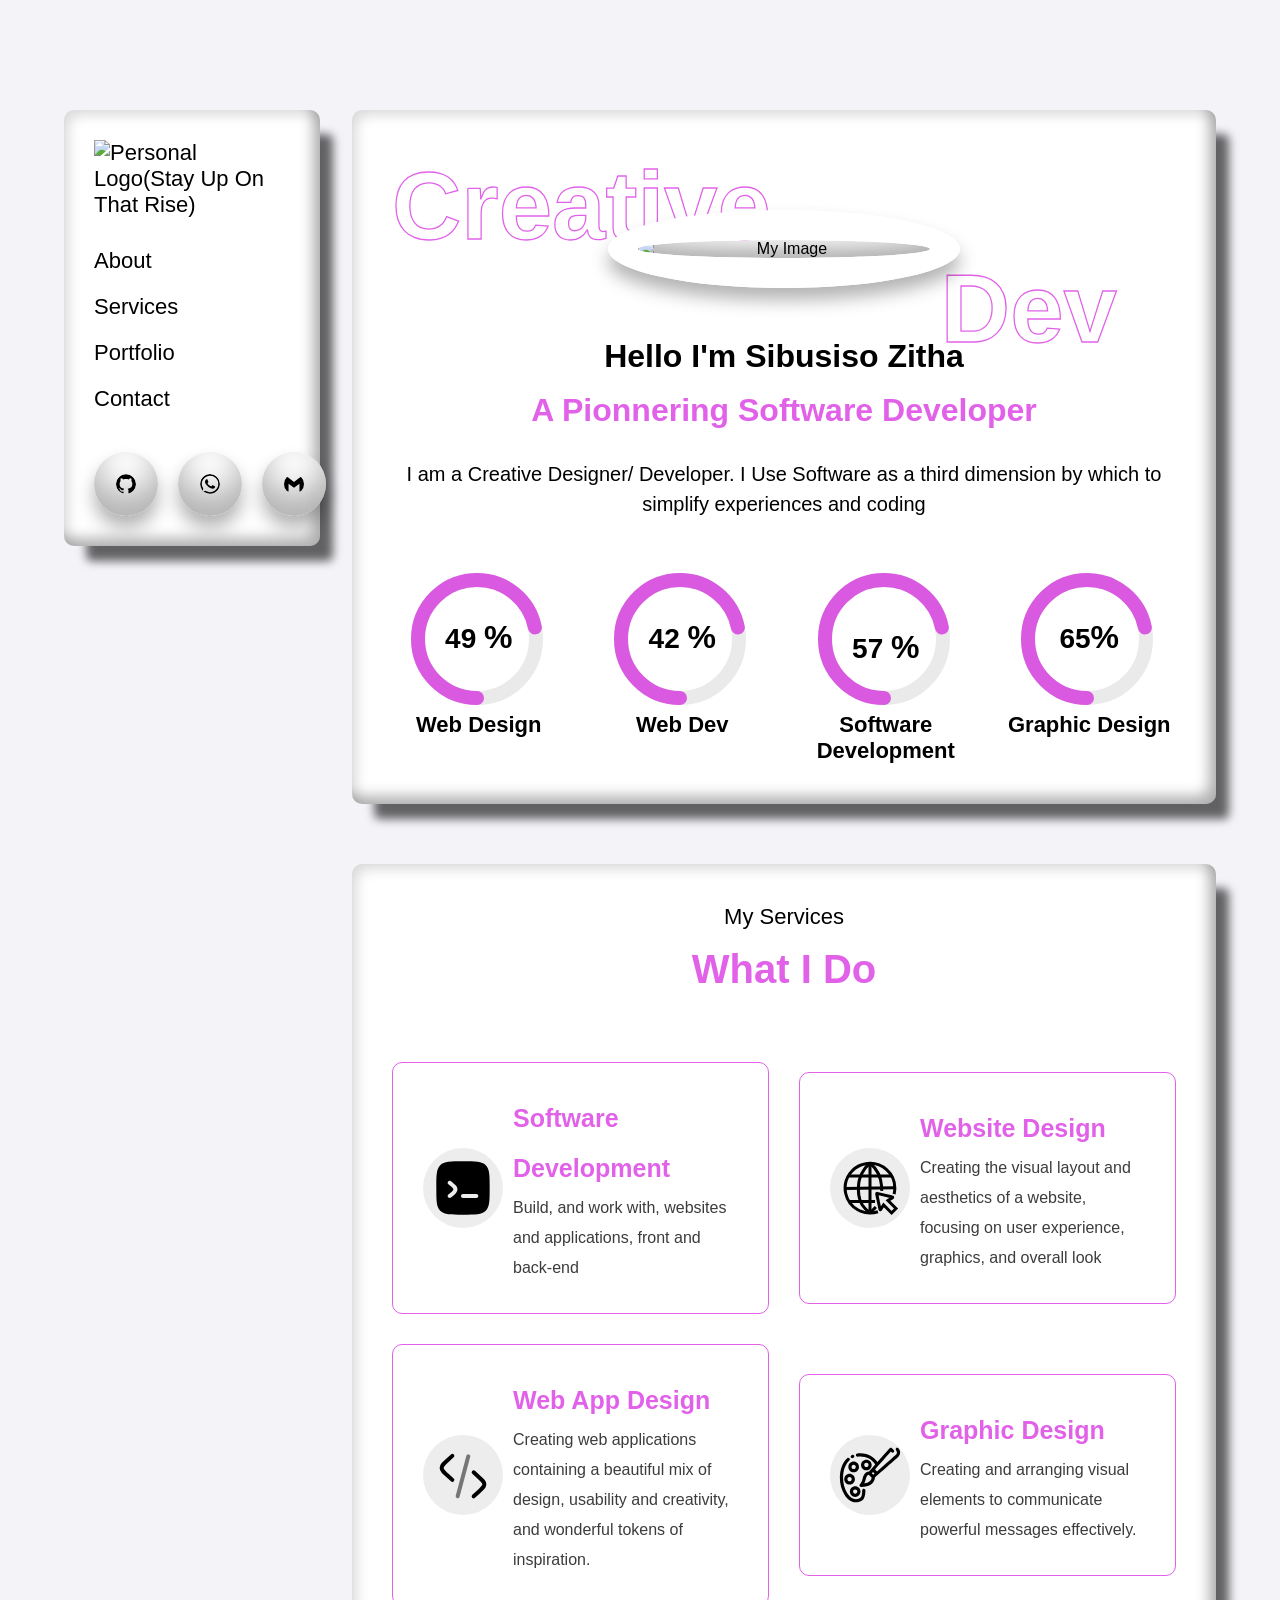
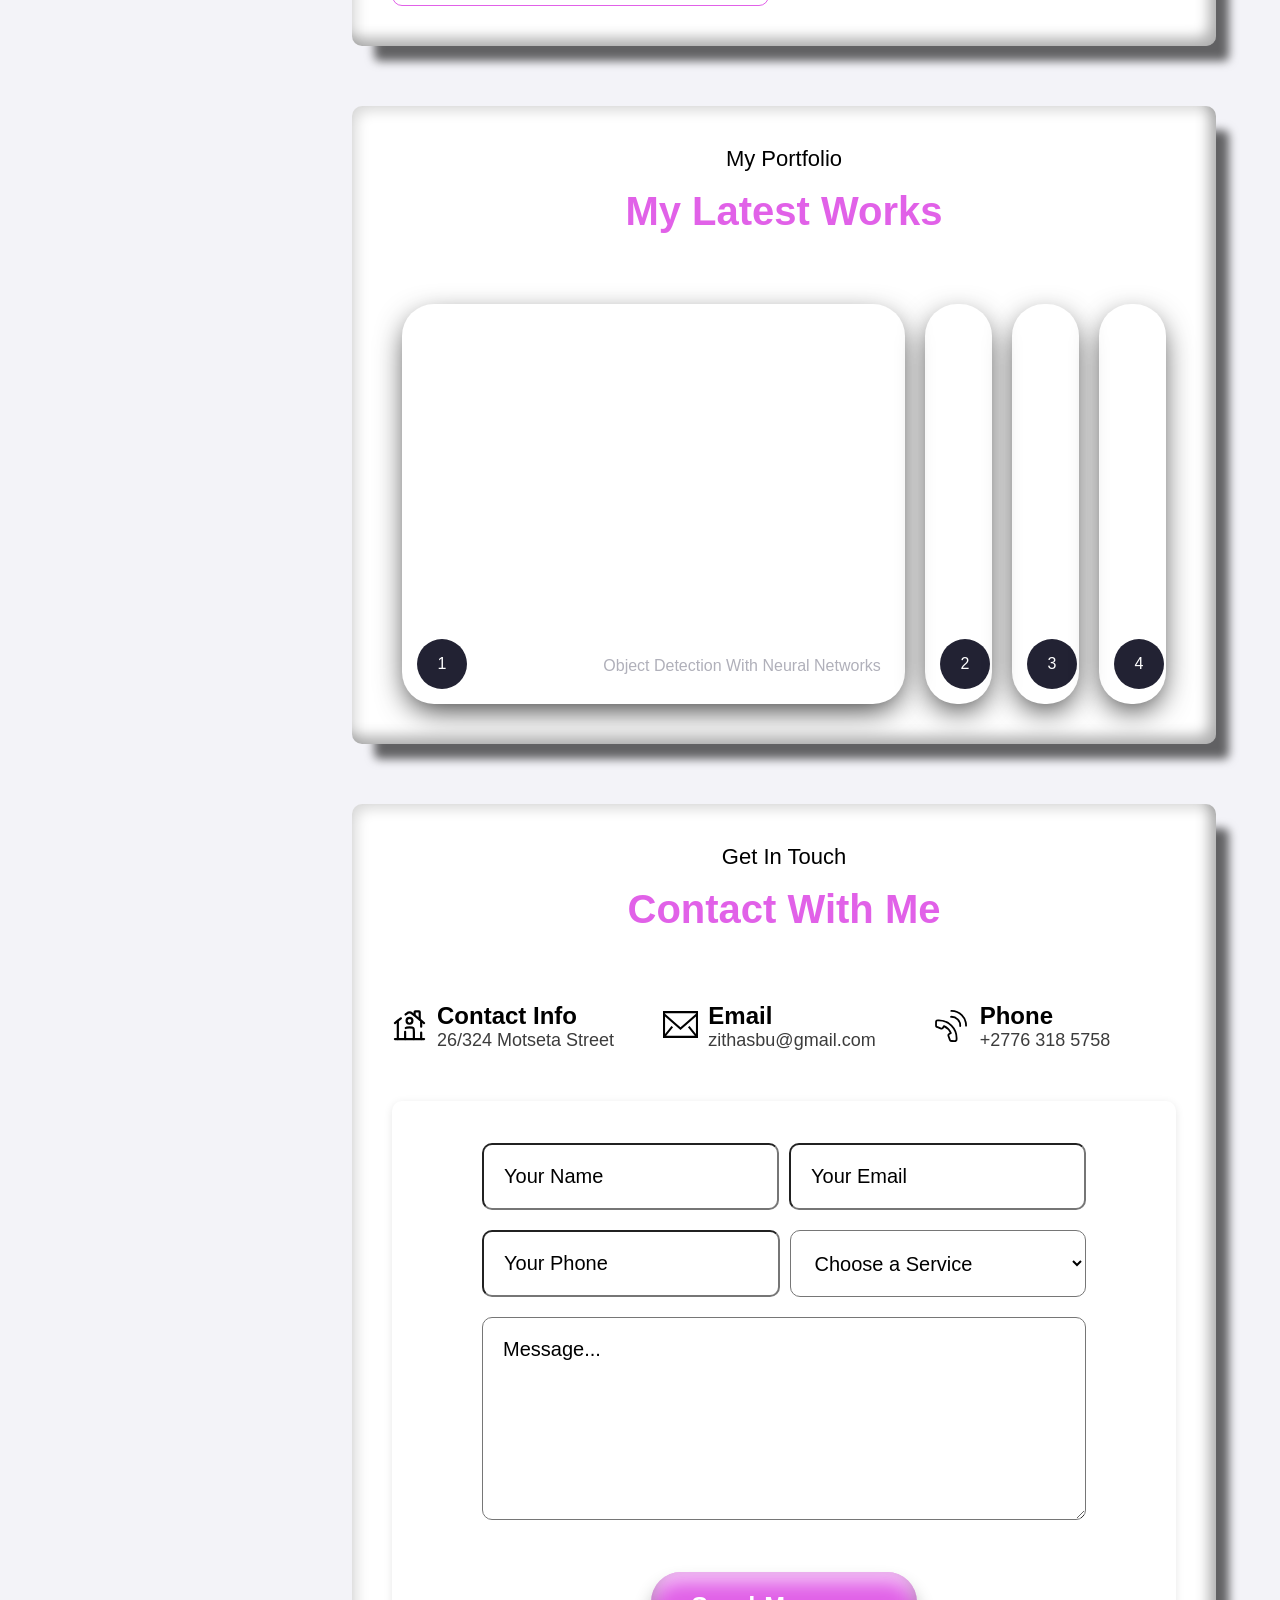
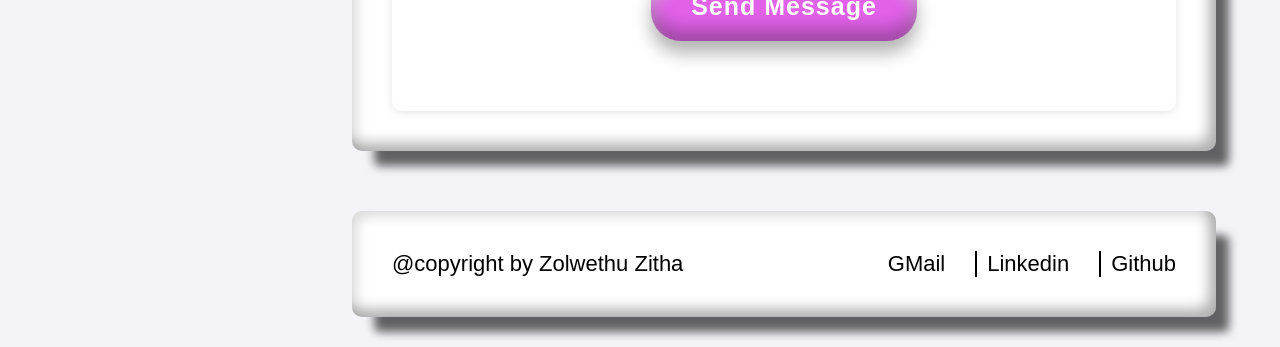
==== index.html @ a437b760 "Nebula-responsiveness-collapsed, chat responses" ====
<!DOCTYPE html>
<html lang="en">

<head>
    <meta charset="UTF-8">
    <meta name="viewport" content="width=device-width, initial-scale=1.0">
    <title>My Per Port-a-folio</title>
    <!-- Style CSS -->
    <link rel="stylesheet" href="style.css">
    <link rel="stylesheet" href="./Nova/nova-style.css">

    <!-- Remix Icons CDN -->
    <link href="https://cdn.jsdelivr.net/npm/remixicon@4.3.0/fonts/remixicon.css" rel="stylesheet" />
</head>

<body>
    <div class="main-section">
        <div class="header">
            <div class="logo">
                <a href="#about-me"><img src="./images/cropped.png" alt="Personal Logo(Stay Up On That Rise)"></a>
                <i class="ri-menu-line" id="bars"></i>
            </div>

            <ul class="menu">
                <li><a href="#about-me">About</a></li>
                <li><a href="#services">Services</a></li>
                <li><a href="#portfolio">Portfolio</a></li>
                <li><a href="#contact-me">Contact</a></li>
            </ul>
            <div class="socials">
                <a data-social="Github" style="--accent-color: rgb(0, 0, 0);" href="https://github.com/zolwethu"
                    target="_blank">
                    <svg role="img" viewBox="0 0 24 24" xmlns="http://www.w3.org/2000/svg">
                        <title>GitHub</title>
                        <path
                            d="M12 .297c-6.63 0-12 5.373-12 12 0 5.303 3.438 9.8 8.205 11.385.6.113.82-.258.82-.577 0-.285-.01-1.04-.015-2.04-3.338.724-4.042-1.61-4.042-1.61C4.422 18.07 3.633 17.7 3.633 17.7c-1.087-.744.084-.729.084-.729 1.205.084 1.838 1.236 1.838 1.236 1.07 1.835 2.809 1.305 3.495.998.108-.776.417-1.305.76-1.605-2.665-.3-5.466-1.332-5.466-5.93 0-1.31.465-2.38 1.235-3.22-.135-.303-.54-1.523.105-3.176 0 0 1.005-.322 3.3 1.23.96-.267 1.98-.399 3-.405 1.02.006 2.04.138 3 .405 2.28-1.552 3.285-1.23 3.285-1.23.645 1.653.24 2.873.12 3.176.765.84 1.23 1.91 1.23 3.22 0 4.61-2.805 5.625-5.475 5.92.42.36.81 1.096.81 2.22 0 1.606-.015 2.896-.015 3.286 0 .315.21.69.825.57C20.565 22.092 24 17.592 24 12.297c0-6.627-5.373-12-12-12" />
                    </svg>
                </a>
                <a data-social="WhatsApp" style="--accent-color: rgb(42, 212, 0);"  href="https://api.whatsapp.com/send?phone=763185758" target="_blank">
                    <svg role="img" viewBox="0 0 24 24" xmlns="http://www.w3.org/2000/svg">
                        <title>WhatsApp</title>
                        <path
                            d="M17.472 14.382c-.297-.149-1.758-.867-2.03-.967-.273-.099-.471-.148-.67.15-.197.297-.767.966-.94 1.164-.173.199-.347.223-.644.075-.297-.15-1.255-.463-2.39-1.475-.883-.788-1.48-1.761-1.653-2.059-.173-.297-.018-.458.13-.606.134-.133.298-.347.446-.52.149-.174.198-.298.298-.497.099-.198.05-.371-.025-.52-.075-.149-.669-1.612-.916-2.207-.242-.579-.487-.5-.669-.51-.173-.008-.371-.01-.57-.01-.198 0-.52.074-.792.372-.272.297-1.04 1.016-1.04 2.479 0 1.462 1.065 2.875 1.213 3.074.149.198 2.096 3.2 5.077 4.487.709.306 1.262.489 1.694.625.712.227 1.36.195 1.871.118.571-.085 1.758-.719 2.006-1.413.248-.694.248-1.289.173-1.413-.074-.124-.272-.198-.57-.347m-5.421 7.403h-.004a9.87 9.87 0 01-5.031-1.378l-.361-.214-3.741.982.998-3.648-.235-.374a9.86 9.86 0 01-1.51-5.26c.001-5.45 4.436-9.884 9.888-9.884 2.64 0 5.122 1.03 6.988 2.898a9.825 9.825 0 012.893 6.994c-.003 5.45-4.437 9.884-9.885 9.884m8.413-18.297A11.815 11.815 0 0012.05 0C5.495 0 .16 5.335.157 11.892c0 2.096.547 4.142 1.588 5.945L.057 24l6.305-1.654a11.882 11.882 0 005.683 1.448h.005c6.554 0 11.89-5.335 11.893-11.893a11.821 11.821 0 00-3.48-8.413Z" />
                    </svg>
                </a>
                <a data-social="GMail" style="--accent-color: rgb(221, 236, 3);" href="mailto:zithasbu621gmail.com"
                    target="_blank">
                    <svg role="img" viewBox="0 0 24 24" xmlns="http://www.w3.org/2000/svg">
                        <title>Gmail</title>
                        <path
                            d="M24 5.457v13.909c0 .904-.732 1.636-1.636 1.636h-3.819V11.73L12 16.64l-6.545-4.91v9.273H1.636A1.636 1.636 0 0 1 0 19.366V5.457c0-2.023 2.309-3.178 3.927-1.964L5.455 4.64 12 9.548l6.545-4.91 1.528-1.145C21.69 2.28 24 3.434 24 5.457z" />
                    </svg>
                </a>
            </div>
        </div>

        <div class="main" id="about-me">
            <div class="about section">
                <div class="about-page section-page">
                    <div class="left-text">
                        <h2 data-text="Creative" id="animate-text">Creative</h2>
                    </div>
                    <img src="./images/my pic/profile.jpg" alt="My Image">
                    <div class="right-text">
                        <h2 data-text="Developer" id="animate-text">Dev</h2>
                    </div>
                </div>
                <div class="section-title">
                    <span>
                        Hello I'm Sibusiso Zitha
                    </span>
                    <h1>A Pionnering Software Developer</h1>
                    <p>I am a Creative Designer/ Developer. I Use Software as a third dimension by which to simplify
                        experiences and coding</p>
                    <div class="rows">
                        <div class="progress-card">
                            <div class="percent">
                                <svg>
                                    <circle cx="70" cy="70" r="59"></circle>
                                    <circle cx="70" cy="70" r="59" style="--percent:70"></circle>
                                </svg>
                                <div class="number">
                                    <h3>49 <span>%</span></h3>
                                </div>
                                <div class="title">
                                    <h2>Web Design</h2>
                                </div>
                            </div>
                        </div>
                        <div class="progress-card">
                            <div class="percent">
                                <svg>
                                    <circle cx="70" cy="70" r="59"></circle>
                                    <circle cx="70" cy="70" r="59" style="--percent:70"></circle>
                                </svg>
                                <div class="number">
                                    <h3>42 <span>%</span></h3>
                                </div>
                                <div class="title">
                                    <h2>Web Dev</h2>
                                </div>
                            </div>
                        </div>
                        <div class="progress-card">
                            <div class="percent">
                                <svg>
                                    <circle cx="70" cy="70" r="59"></circle>
                                    <circle cx="70" cy="70" r="59" style="--percent:70"></circle>
                                </svg>
                                <div class="number">
                                    <h3>57 <span>%</span></h3>
                                </div>
                                <div class="title">
                                    <h2>Software Development</h2>
                                </div>
                            </div>
                        </div>
                        <div class="progress-card">
                            <div class="percent">
                                <svg>
                                    <circle cx="70" cy="70" r="59"></circle>
                                    <circle cx="70" cy="70" r="59" style="--percent:70"></circle>
                                </svg>
                                <div class="number">
                                    <h3>65<span>%</span></h3>
                                </div>
                                <div class="title">
                                    <h2>Graphic Design</h2>
                                </div>
                            </div>
                        </div>
                    </div>
                </div>
            </div>

            <div class="services section" id="services">
                <div class="title section-title">
                    <span>My Services</span>
                    <h1>What I Do</h1>
                </div>
                <div class="services-rows">
                    <div class="services-col">
                        <div class="item-icon">
                            <svg width="64px" height="64px" viewBox="0 0 24 24" fill="none"
                                xmlns="http://www.w3.org/2000/svg">
                                <g id="SVGRepo_bgCarrier" stroke-width="0"></g>
                                <g id="SVGRepo_tracerCarrier" stroke-linecap="round" stroke-linejoin="round"></g>
                                <g id="SVGRepo_iconCarrier">
                                    <path fill-rule="evenodd" clip-rule="evenodd"
                                        d="M3.46447 3.46447C2 4.92893 2 7.28595 2 12C2 16.714 2 19.0711 3.46447 20.5355C4.92893 22 7.28595 22 12 22C16.714 22 19.0711 22 20.5355 20.5355C22 19.0711 22 16.714 22 12C22 7.28595 22 4.92893 20.5355 3.46447C19.0711 2 16.714 2 12 2C7.28595 2 4.92893 2 3.46447 3.46447ZM6.42385 9.51988C6.68903 9.20167 7.16195 9.15868 7.48016 9.42385L7.75658 9.6542C8.36153 10.1583 8.87653 10.5874 9.23295 10.9821C9.61151 11.4013 9.90694 11.8834 9.90694 12.5C9.90694 13.1166 9.61151 13.5987 9.23295 14.0179C8.87653 14.4126 8.36153 14.8418 7.75658 15.3458L7.48016 15.5762C7.16195 15.8414 6.68903 15.7984 6.42385 15.4802C6.15868 15.1619 6.20167 14.689 6.51988 14.4239L6.75428 14.2285C7.41285 13.6797 7.84348 13.3185 8.11968 13.0126C8.38196 12.7222 8.40694 12.586 8.40694 12.5C8.40694 12.414 8.38196 12.2779 8.11968 11.9874C7.84348 11.6815 7.41285 11.3203 6.75429 10.7715L6.51988 10.5762C6.20167 10.311 6.15868 9.83809 6.42385 9.51988ZM17.75 15C17.75 15.4142 17.4142 15.75 17 15.75H12C11.5858 15.75 11.25 15.4142 11.25 15C11.25 14.5858 11.5858 14.25 12 14.25H17C17.4142 14.25 17.75 14.5858 17.75 15Z"
                                        fill="#000000"></path>
                                </g>
                            </svg>
                        </div>
                        <div class="text">
                            <h2>Software Development</h2>
                            <p> Build, and work with, websites and applications, front and back-end</p>
                        </div>
                    </div>
                    <div class="services-col">
                        <div class="item-icon">
                            <svg width="64px" height="64px" viewBox="0 0 64 64" xmlns="http://www.w3.org/2000/svg"
                                stroke-width="3" stroke="#000000" fill="none">
                                <g id="SVGRepo_bgCarrier" stroke-width="0"></g>
                                <g id="SVGRepo_tracerCarrier" stroke-linecap="round" stroke-linejoin="round"></g>
                                <g id="SVGRepo_iconCarrier">
                                    <path d="M39.93,55.72A24.86,24.86,0,1,1,56.86,32.15a37.24,37.24,0,0,1-.73,6"></path>
                                    <path d="M37.86,51.1A47,47,0,0,1,32,56.7"></path>
                                    <path d="M32,7A34.14,34.14,0,0,1,43.57,30a34.07,34.07,0,0,1,.09,4.85"></path>
                                    <path d="M32,7A34.09,34.09,0,0,0,20.31,32.46c0,16.2,7.28,21,11.66,24.24"></path>
                                    <line x1="10.37" y1="19.9" x2="53.75" y2="19.9"></line>
                                    <line x1="32" y1="6.99" x2="32" y2="56.7"></line>
                                    <line x1="11.05" y1="45.48" x2="37.04" y2="45.48"></line>
                                    <line x1="7.14" y1="32.46" x2="56.86" y2="31.85"></line>
                                    <path
                                        d="M53.57,57,58,52.56l-8-8,4.55-2.91a.38.38,0,0,0-.12-.7L39.14,37.37a.39.39,0,0,0-.46.46L42,53.41a.39.39,0,0,0,.71.13L45.57,49Z">
                                    </path>
                                </g>
                            </svg>
                        </div>
                        <div class="text">
                            <h2>Website Design</h2>
                            <p>Creating the visual layout and aesthetics of a website, focusing on user experience,
                                graphics, and overall look</p>
                        </div>
                    </div>
                    <div class="services-col">
                        <div class="item-icon">
                            <svg width="64px" height="64px" viewBox="0 0 24 24" fill="none"
                                xmlns="http://www.w3.org/2000/svg" transform="matrix(1, 0, 0, 1, 0, 0)">
                                <g id="SVGRepo_bgCarrier" stroke-width="0"></g>
                                <g id="SVGRepo_tracerCarrier" stroke-linecap="round" stroke-linejoin="round"></g>
                                <g id="SVGRepo_iconCarrier">
                                    <path
                                        d="M16 11L17.6965 12.5268C19.239 13.9151 20.0103 14.6093 20.0103 15.5C20.0103 16.3907 19.239 17.0849 17.6965 18.4732L16 20"
                                        stroke="#000000" stroke-width="1.5" stroke-linecap="round"></path>
                                    <path opacity="0.5" d="M13.9868 5L10 20" stroke="#000000" stroke-width="1.5"
                                        stroke-linecap="round"></path>
                                    <path
                                        d="M8.00005 4.82959L6.30358 6.35641C4.76102 7.74471 3.98975 8.43886 3.98975 9.32959C3.98975 10.2203 4.76102 10.9145 6.30358 12.3028L8.00005 13.8296"
                                        stroke="#000000" stroke-width="1.5" stroke-linecap="round"></path>
                                </g>
                            </svg>
                        </div>
                        <div class="text">
                            <h2>Web App Design</h2>
                            <p>Creating web applications containing a beautiful mix of design, usability and creativity,
                                and wonderful tokens of inspiration.
                            </p>
                        </div>
                    </div>
                    <div class="services-col">
                        <div class="item-icon">
                            <svg width="64px" height="64px" viewBox="0 0 800 800" enable-background="new 0 0 800 800"
                                id="GUIDE" version="1.1" xml:space="preserve" xmlns="http://www.w3.org/2000/svg"
                                xmlns:cc="http://creativecommons.org/ns#" xmlns:dc="http://purl.org/dc/elements/1.1/"
                                xmlns:inkscape="http://www.inkscape.org/namespaces/inkscape"
                                xmlns:rdf="http://www.w3.org/1999/02/22-rdf-syntax-ns#"
                                xmlns:sodipodi="http://sodipodi.sourceforge.net/DTD/sodipodi-0.dtd"
                                xmlns:svg="http://www.w3.org/2000/svg" xmlns:xlink="http://www.w3.org/1999/xlink"
                                fill="#000000">
                                <g id="SVGRepo_bgCarrier" stroke-width="0"></g>
                                <g id="SVGRepo_tracerCarrier" stroke-linecap="round" stroke-linejoin="round"></g>
                                <g id="SVGRepo_iconCarrier">
                                    <g>
                                        <path
                                            d="M776.557,119.544c0.357-21.353-7.375-41.042-21.771-55.438c-7.812-7.81-20.475-7.81-28.285,0.001s-7.811,20.474,0,28.284 c6.663,6.662,10.236,16.067,10.063,26.484c-0.166,9.938-3.928,19.534-10.063,25.669c-12.725,12.725-139.57,124.086-238.635,210.734 L463.586,331c72.32-82.747,162.068-185.064,197.172-223.914l7.986,7.987c7.811,7.811,20.475,7.812,28.284,0.002 c7.812-7.81,7.813-20.473,0.003-28.284L674.35,64.108c-3.75-3.751-8.838-5.859-14.142-5.859h-0.001 c-5.305,0-10.391,2.107-14.142,5.857c-12.171,12.17-86.618,96.725-153.792,173.381c-18.065-27.343-42.194-50.865-70.895-68.921 c-41.949-26.391-90.855-39.772-145.362-39.772c-11.991,0-23.854,0.756-35.257,2.249c-10.953,1.434-18.669,11.474-17.236,22.427 c1.434,10.952,11.473,18.668,22.426,17.235c9.689-1.268,19.805-1.911,30.066-1.911c82.994,0,152.612,37.208,188.714,100.146 c-33.688,38.495-62.632,71.651-76.59,87.649c-24.918,3.395-43.511,13.592-56.621,31.078 c-12.189,16.257-17.532,35.673-23.188,56.229c-6.82,24.786-13.872,50.416-33.983,70.526c-5.721,5.72-7.432,14.322-4.336,21.796 s10.389,12.347,18.478,12.347c53.825,0,96.486-11.473,126.799-34.099c27.317-20.391,43.6-49.341,47.45-84.105 c51.533-45.007,273.565-239.051,292.047-257.533C768.281,159.333,776.217,139.911,776.557,119.544z M457.684,381.666 c-6.01,5.251-11.836,10.341-17.438,15.232l-18.261-18.26c4.887-5.601,9.976-11.432,15.226-17.444L457.684,381.666z M391.361,482.411c-15.732,11.744-36.668,19.57-62.509,23.403c8.793-17.681,13.726-35.608,18.045-51.307 c9.27-33.688,14.916-50.596,37.758-56.63l36.929,36.928C417.518,454.463,407.401,470.438,391.361,482.411z">
                                        </path>
                                        <path
                                            d="M178.311,189.959c2.913,0,5.872-0.64,8.671-1.989c1.795-0.866,3.639-1.717,5.479-2.528 c10.105-4.461,14.681-16.269,10.22-26.374c-4.461-10.104-16.268-14.68-26.374-10.22c-2.247,0.992-4.5,2.032-6.697,3.091 c-9.949,4.797-14.126,16.752-9.33,26.701C163.728,185.79,170.871,189.959,178.311,189.959z">
                                        </path>
                                        <path
                                            d="M322.839,570.789c-11.035-0.108-20.099,8.729-20.224,19.773c-0.863,76.887-12.47,111.188-78.964,111.188 c-37.276,0-76.396-27.269-107.328-74.813C82.216,574.51,63.432,506.443,63.432,435.274c0-92.393,27.9-169.269,78.561-216.465 c8.082-7.529,8.53-20.185,1.001-28.267s-20.185-8.53-28.267-1.001c-29.841,27.801-52.93,63.923-68.627,107.363 c-15.042,41.626-22.668,88.181-22.668,138.37c0,78.821,21.083,154.636,59.363,213.476c38.451,59.104,89.792,93.001,140.856,93.001 c48.841,0,82.882-17.187,101.175-51.082c15.706-29.104,17.416-66.701,17.786-99.657 C342.736,579.967,333.884,570.912,322.839,570.789z">
                                        </path>
                                        <path
                                            d="M421.257,274.597c0-36.74-29.891-66.631-66.631-66.631c-36.741,0-66.633,29.891-66.633,66.631 c0,36.741,29.892,66.633,66.633,66.633C391.366,341.229,421.257,311.338,421.257,274.597z M327.993,274.597 c0-14.685,11.947-26.631,26.633-26.631c14.685,0,26.631,11.946,26.631,26.631c0,14.686-11.946,26.633-26.631,26.633 C339.94,301.229,327.993,289.282,327.993,274.597z">
                                        </path>
                                        <path
                                            d="M195.826,365.177c36.741,0,66.632-29.891,66.632-66.631c0-36.741-29.891-66.632-66.632-66.632 s-66.632,29.891-66.632,66.632C129.194,335.286,159.085,365.177,195.826,365.177z M195.826,271.914 c14.685,0,26.632,11.947,26.632,26.632s-11.947,26.631-26.632,26.631s-26.632-11.946-26.632-26.631 S181.142,271.914,195.826,271.914z">
                                        </path>
                                        <path
                                            d="M211.417,451.638c0-36.741-29.891-66.633-66.632-66.633s-66.632,29.892-66.632,66.633c0,36.74,29.891,66.631,66.632,66.631 S211.417,488.378,211.417,451.638z M144.785,478.269c-14.685,0-26.632-11.946-26.632-26.631c0-14.686,11.947-26.633,26.632-26.633 s26.632,11.947,26.632,26.633C171.417,466.322,159.47,478.269,144.785,478.269z">
                                        </path>
                                        <path
                                            d="M214.792,674.175c36.741,0,66.633-29.891,66.633-66.631s-29.892-66.631-66.633-66.631 c-36.74,0-66.631,29.891-66.631,66.631S178.052,674.175,214.792,674.175z M214.792,580.913c14.686,0,26.633,11.946,26.633,26.631 s-11.947,26.631-26.633,26.631c-14.684,0-26.631-11.946-26.631-26.631S200.108,580.913,214.792,580.913z">
                                        </path>
                                    </g>
                                </g>
                            </svg>
                        </div>
                        <div class="text">
                            <h2>Graphic Design</h2>
                            <p>Creating and arranging visual elements to communicate powerful messages effectively. </p>
                        </div>
                    </div>

                </div>
            </div>
            
            <div class="gallery-filters section" id="portfolio">
                <div class="title section-title">
                    <span>My Portfolio</span>
                    <h1>My Latest Works</h1>
                </div>
                <div class="projects">
                    <div class="container">
                        <input type="radio" name="slide" id="c1" checked>
                        <label for="c1" class="card" style="background-image: url(./images/languages/techy.avif);">
                            <div class="row">
                                <div class="icon">1</div>
                                <div class="description">
                                    <h4>Deep Learning</h4>
                                    <p>Object Detection With Neural Networks</p>
                                </div>
                            </div>
                        </label>
                        <input type="radio" name="slide" id="c2">
                        <label for="c2" class="card" style="background-image: url(./images/languages/orientation.jpg);">
                            <div class="row">
                                <div class="icon">2</div>
                                <div class="description">
                                    <h4>Online Employee Induction</h4>
                                    <p>Conduct orientations online</p>
                                </div>
                            </div>
                        </label>
                        <input type="radio" name="slide" id="c3">
                        <label for="c3" class="card"
                            style="background-image: url(./images/languages/globalisation.jpg);">
                            <div class="row">
                                <div class="icon">3</div>
                                <div class="description">
                                    <h4>Globalization</h4>
                                    <p>Helping people all around the world - Train a Language Detection AI
                                </div>
                            </div>
                        </label>
                        <input type="radio" name="slide" id="c4">
                        <label for="c4" class="card" style="background-image: url(./images/languages/langs.png);">
                            <div class="row">
                                <div class="icon">4</div>
                                <div class="description">
                                    <h4>Programming Languages</h4>
                                    <p>HTML & CSS, JAVA, JAVASCRIPT<br> PYTHON, C
                                    </p>
                                </div>
                            </div>
                        </label>
                    </div>
                </div>
            </div>

            <div class="contact-page section">
                <div class="title section-title">
                    <span>Get In Touch</span>
                    <h1>Contact With Me</h1>
                </div>
                <div class="contact-rows">
                    <div class="info-item">
                        <div class="info-icon">
                            <svg width="35px" height="35px" viewBox="0 0 24 24" fill="none"
                                xmlns="http://www.w3.org/2000/svg">
                                <g id="SVGRepo_bgCarrier" stroke-width="0"></g>
                                <g id="SVGRepo_tracerCarrier" stroke-linecap="round" stroke-linejoin="round"></g>
                                <g id="SVGRepo_iconCarrier">
                                    <path d="M22 22L2 22" stroke="#000000" stroke-width="1.5" stroke-linecap="round">
                                    </path>
                                    <path
                                        d="M2 11L6.06296 7.74968M22 11L13.8741 4.49931C12.7784 3.62279 11.2216 3.62279 10.1259 4.49931L9.34398 5.12486"
                                        stroke="#000000" stroke-width="1.5" stroke-linecap="round"></path>
                                    <path
                                        d="M15.5 5.5V3.5C15.5 3.22386 15.7239 3 16 3H18.5C18.7761 3 19 3.22386 19 3.5V8.5"
                                        stroke="#000000" stroke-width="1.5" stroke-linecap="round"></path>
                                    <path d="M4 22V9.5" stroke="#000000" stroke-width="1.5" stroke-linecap="round">
                                    </path>
                                    <path d="M20 9.5V13.5M20 22V17.5" stroke="#000000" stroke-width="1.5"
                                        stroke-linecap="round"></path>
                                    <path
                                        d="M15 22V17C15 15.5858 15 14.8787 14.5607 14.4393C14.1213 14 13.4142 14 12 14C10.5858 14 9.87868 14 9.43934 14.4393M9 22V17"
                                        stroke="#000000" stroke-width="1.5" stroke-linecap="round"
                                        stroke-linejoin="round"></path>
                                    <path
                                        d="M14 9.5C14 10.6046 13.1046 11.5 12 11.5C10.8954 11.5 10 10.6046 10 9.5C10 8.39543 10.8954 7.5 12 7.5C13.1046 7.5 14 8.39543 14 9.5Z"
                                        stroke="#000000" stroke-width="1.5"></path>
                                </g>
                            </svg>
                        </div>
                        <div class="text">
                            <h2>Contact Info</h2>
                            <span>26/324 Motseta Street</span>
                        </div>
                    </div>
                    <div class="info-item">
                        <div class="info-icon">
                            <svg fill="#000000" width="35px" height="35px" viewBox="0 0 1920 1920"
                                xmlns="http://www.w3.org/2000/svg">
                                <g id="SVGRepo_bgCarrier" stroke-width="0"></g>
                                <g id="SVGRepo_tracerCarrier" stroke-linecap="round" stroke-linejoin="round"></g>
                                <g id="SVGRepo_iconCarrier">
                                    <path
                                        d="M0 1694.235h1920V226H0v1468.235ZM112.941 376.664V338.94H1807.06v37.723L960 1111.233l-847.059-734.57ZM1807.06 526.198v950.513l-351.134-438.89-88.32 70.475 378.353 472.998H174.042l378.353-472.998-88.32-70.475-351.134 438.89V526.198L960 1260.768l847.059-734.57Z"
                                        fill-rule="evenodd"></path>
                                </g>
                            </svg>
                        </div>
                        <div class="text">
                            <h2>Email</h2>
                            <span>zithasbu@gmail.com</span>
                        </div>
                    </div>
                    <div class="info-item">
                        <div class="info-icon">
                            <svg width="35px" height="35px" viewBox="0 0 24.00 24.00" fill="none"
                                xmlns="http://www.w3.org/2000/svg" transform="rotate(45)">
                                <g id="SVGRepo_bgCarrier" stroke-width="0"></g>
                                <g id="SVGRepo_tracerCarrier" stroke-linecap="round" stroke-linejoin="round"></g>
                                <g id="SVGRepo_iconCarrier">
                                    <path
                                        d="M4.85904 6C6.67396 4.14864 9.20308 3 12.0005 3C14.7979 3 17.327 4.14864 19.1419 6M16.4727 9C15.374 7.7725 13.7774 7 12.0004 7C10.2234 7 8.62687 7.7725 7.52823 9M3.39199 16.571C8.17161 11.8351 15.8855 11.8704 20.6215 16.6501C20.7659 16.7958 20.9059 16.9442 21.0414 17.0952C21.3243 17.4105 21.4658 17.5681 21.5288 17.7917C21.5802 17.9738 21.5733 18.2118 21.5113 18.3906C21.4352 18.6101 21.2653 18.7784 20.9255 19.1151L19.7298 20.2999C19.443 20.5841 19.2996 20.7262 19.1299 20.8008C18.98 20.8667 18.8162 20.8948 18.6529 20.8826C18.468 20.8688 18.2855 20.7826 17.9204 20.6102L15.9673 19.6878C15.5425 19.4872 15.3301 19.3869 15.1924 19.2285C15.0709 19.0889 14.9906 18.9183 14.9604 18.7357C14.9261 18.5286 14.9841 18.301 15.1001 17.8458L15.3402 16.9037C13.2037 16.0897 10.8142 16.0772 8.67073 16.8732L8.9022 17.8174C9.01404 18.2737 9.06997 18.5018 9.03377 18.7085C9.00184 18.8908 8.91997 19.0607 8.79725 19.1992C8.65807 19.3563 8.44477 19.4546 8.01817 19.6513L6.05668 20.5558C5.69003 20.7248 5.50669 20.8094 5.32171 20.8215C5.1583 20.8322 4.99477 20.8026 4.84548 20.7353C4.67646 20.6592 4.53437 20.5158 4.25018 20.2289L3.06537 19.0332C2.72866 18.6934 2.56031 18.5235 2.48628 18.3034C2.42596 18.124 2.42117 17.886 2.47422 17.7043C2.53934 17.4813 2.68224 17.325 2.96804 17.0124C3.10495 16.8626 3.24627 16.7154 3.39199 16.571Z"
                                        stroke="#000000" stroke-width="1.248" stroke-linecap="round"
                                        stroke-linejoin="round"></path>
                                </g>
                            </svg>
                        </div>
                        <div class="text">
                            <h2>Phone</h2>
                            <span>+2776 318 5758</span>
                        </div>
                    </div>
                </div>
                <!-- CONTACT ME SECTION -->
                <div class="contact-box" id="contact-me">
                    <form action="https://api.web3forms.com/submit" class="contact_input" method="POST">
                        <input type="hidden" name="access_key" value="1a5e888b-0309-483a-9f26-20d028a94334">

                        <table>
                            <tr>
                                <td>
                                    <input type="text" name="name" placeholder="Your Name" required>
                                    <input type="text" name="email" placeholder="Your Email" required>
                                </td>
                                <td>
                                    <input type="text" name="phone" placeholder="Your Phone" required>
                                    <select name="" id="">
                                        <option value="">Choose a Service</option>
                                        <option value="">Software Development</option>
                                        <option value="">Web Design</option>
                                        <option value="">Web Development</option>
                                    </select>
                                </td>
                                <td>
                                    <textarea name="message" id="message" placeholder="Message..." rows="7"></textarea>
                                </td>
                            </tr>
                        </table>
                        <button>Send Message</button>
                        <p id="success-message" style="display: none;">Message has been successfully sent!</p>
                </div>
            </div>
            <!-- NEBULA 
        
            -->
            <!-- FOOTER -->
            <div class="footer section">
                <p>@copyright by Zolwethu Zitha</p>
                <ul>
                    <li>
                        <a href="mailto:zithasbu621gmail.com">GMail</a>
                    </li>
                    <li>
                        <a href="https://www.linkedin.com/in/sibusiso-zitha-bab3681a3/">Linkedin</a>
                    </li>
                    <li>
                        <a href="https://github.com/zolwethu">Github</a>
                    </li>
                </ul>
            </div>
        </div>
    </div>
    </div>
    </div>

    <script src="script.js"></script>
</body>

</html>
---- style.css ----
@import url('https://fonts.googleapis.com/css2?family=Urbanist:ital,wght@0,100..900;1,100..900&display=swap');

* {
    margin: 0;
    padding: 0;
    box-sizing: border-box;
    list-style: none;
    text-decoration: none;
    font-family: "Urbanist", sans-serif;
}

html {
    scroll-behavior: smooth;
}

:root {
    --primary-color: #fff;
    --secondary-color: #000;
    --border-color: #cf02da9f;
    --body-color: #f3f3f8;
    --invert: 0%;
    --card-bg: #ededed;
    --stoke: #eaeaea;
    --pg-color: #3c3c3c;
}

body {
    background-color: var(--body-color);
}

.section {
    width: 100%;
    display: flex;
    flex-direction: column;
    padding: 40px;
    gap: 50px;
    background-color: var(--primary-color);
    margin: 30px 0px;
    border-radius: 10px;
    box-shadow: inset 5.87px 6.55px 12.43px -1.55px rgba(0, 0, 0, 0.15),
        inset -8.81px -9.83px 12.43px -1.55px rgba(0, 0, 0, 0.3),
        17.62px 19.66px 9.32px -4.66px rgba(0, 0, 0, 0.6);
}

.section-title {
    width: 100%;
    display: flex;
    align-items: center;
    flex-direction: column;
    gap: 10px;
}

.section-title span {
    font-size: 2rem;
    font-weight: 600;
    margin-bottom: 7px;
    color: var(--secondary-color);
}

.section-title h1 {
    font: 3.5rem;
    font-weight: 600;
    margin-bottom: 20px;
    color: var(--border-color);
}

.section-title p {
    font-size: 20px;
    line-height: 30px;
    font-weight: 500;
    margin-bottom: 0;
    color: var(--secondary-color);
}

.section-page {
    width: 100%;
    display: flex;
    justify-content: center;
    align-items: center;
    position: relative;
    z-index: 99;
}

.section-page img {
    width: 45%;
    border-radius: 50%;
    background-size: cover;
    background-position: top;
    background-repeat: no-repeat;
    border: 30px solid var(--primary-color);
    box-shadow: 0 12px 18px rgba(0, 0, 0, 0.3), inset 0 -11px 16.5px rgba(0, 0, 0, 0.3), inset 0 11px 16.5px rgba(255, 255, 255, 0.6);
    z-index: 9;
    filter: invert(--invert);
}

.main-section {
    width: 90%;
    min-height: 100vh;
    margin: auto;
    padding-top: 80px;
    display: flex;

}

.header {
    width: 20%;
    position: fixed;
    top: 110px;
    align-items: start;
    display: flex;
    flex-direction: column;
    background-color: var(--primary-color);
    border-radius: 10px;
    padding: 30px;
    box-shadow: inset 5.87px 6.55px 12.43px -1.55px rgba(0, 0, 0, 0.15),
        inset -8.81px -9.83px 12.43px -1.55px rgba(0, 0, 0, 0.3),
        17.62px 19.66px 9.32px -4.66px rgba(0, 0, 0, 0.6);

}


.logo {
    width: 200px;
}

.logo img {
    width: 100%;
    filter: invert(--invert);
}

.menu {
    background-color: var(--primary-color);
    border-radius: 50px;
    display: flex;
    flex-direction: column;
    margin-top: 30px;
    gap: 20px;
    width: 100%;

}

.menu li a {
    font: 25px;
    color: var(--secondary-color);
}
.menu li a:hover{
    color: var(--border-color);
}
/* SOCIAL SECTION */

.socials {
    display: flex;
    gap: 20px;
    padding-top: 40px;
  }
  
  .socials a svg {
    background: #fffffff3;
    padding: 1em;
    border-radius: 50%;
    height: 64px;
    width: 64px;
    box-sizing: border-box;
    flex-shrink: 0;
    display: grid;
    place-items: center;
    box-shadow: 0 12px 18px rgba(0, 0, 0, 0.3),
      inset 0 -21px 31.5px rgba(0, 0, 0, 0.3),
      inset 0 21px 31.5px rgba(255, 255, 255, 0.6);
  }
  
  .socials a::before {
    content: attr(data-social);
    position: absolute;
    background-color: var(--accent-color);
    color: #fff;
    text-decoration: none;
    padding: 0.5em 0.5em;
    border-radius: 100px;
    box-shadow: 0 5px 10px rgba(0, 0, 0, 0, 0.5);
    transform: translateY(-30px) rotate(25deg);
    opacity: 0;
    transition: 400ms cubic-bezier(.42, 0, .44, 1.68);
  }
  
  .socials a:hover {
    fill: white;
  }
  
  .socials a:hover svg {
    fill: white;
    background: var(--accent-color);
  
  }
  
  .socials a::after {
    content: '';
    position: absolute;
    height: 0;
    width: 0;
    border-left: 8px solid transparent;
    border-right: 8px solid transparent;
    border-top: 10px solid var(--accent-color);
    transform: translateY(0) rotate(25deg);
    opacity: 0;
    transition: 200ms cubic-bezier(.42, 0, .44, 1.68);
  }
  
  .socials a:hover::before {
    transform: translateY(-65px) rotate(0);
    opacity: 1;
  }
  
  .socials a:hover::after {
    transform: translateY(-42px) rotate(0);
    opacity: 1;
  }
/* 
.social-icon {
    height: 100%;
    width: 100%;
    display: flex;
    justify-content: center;
    align-items: center;
    padding-top: 50%;
    gap: 10px;
}
 */
.section-icon i {
    font-size: 45px;
    color: var(--secondary-color);
}

#bars {
    font-size: 30px;
    background-color: var(--primary-color);
    padding: 10px;
    border-radius: 5px;
    display: none;
    color: var(--secondary-color);
}

/* MAIN SECTION */

.main {
    min-height: 100vh;
    width: 75%;
    display: flex;
    justify-content: center;
    align-items: center;
    text-align: center;
    flex-direction: column;
    margin-left: 25%;
    border-radius: 10px;
    z-index: 999;
    position: relative;
}

.mood {
    display: flex;
    cursor: pointer;
    height: 40px;
    width: 40px;
    position: absolute;
    top: 0.9%;
    right: 3%;
    z-index: 999;
}

.mood i {
    font-size: 35px;
    color: var(--secondary-color);
}

/* ABOUT SECTION */

.about-page {
    padding-top: 60px;
}

.left-text {
    position: absolute;
    left: 0%;
    top: 1%;
    z-index: 0;
}

.right-text {
    position: absolute;
    right: 30%;
    top: 75%;
}

.right-text h2,
.left-text h2 {
    font-size: 7.5rem;
    font-weight: 900;
    color: var(--primary-color);
    position: absolute;
    -webkit-text-stroke: 0.1vw var(--border-color);
}

#animate-text::before {
    top: 0;
    left: 0;
    width: 0;
    height: 100%;
    color: var(--border-color);
    overflow: hidden;
    position: absolute;
    content: attr(data-text);
    -webkit-text-stroke: 0vw var(--border-color);
    animation: animate 6s linear infinite;
}

@keyframes animate {
    0% {
        width: 0%;
    }

    100% {
        width: 100%;
    }
}

.rows {
    width: 100%;
    display: grid;
    grid-template-columns: repeat(4, 1fr);
    padding-top: 40px;
    gap: 30px;
}

.progress-card {
    margin-bottom: 30px;
}

.progress-card .percent {
    position: relative;
}

.progress-card svg {
    position: relative;
    width: 136px;
    height: 136px;
    transform: rotate(90deg);
}

.progress-card svg circle {
    width: 100%;
    height: 100%;
    fill: none;
    stroke: var(--stoke);
    stroke-width: 14;
    stroke-linecap: round;
}

.progress-card svg circle:last-of-type {
    position: relative;
    stroke-dasharray: 380px;
    stroke-dashoffset: calc(380px - 380px * var(--percent)/ 100);
    stroke: var(--border-color);
}


.progress-card .number {
    position: absolute;
    top: 40%;
    left: 50%;
    transform: translate(-50%, -50%);
}

.progress-card .number h3,
.progress-card {
    color: var(--secondary-color);
    text-align: center;
    font-weight: 700;
    margin-bottom: 0;
    font-size: 28px;
}

.progress-card .title h2 {
    font-size: 22px;
}

/* SERVICES SECTION */

.title span {
    font-size: 22px;
    font-weight: 400;
}

.title h1 {
    font-size: 2.5rem;
    color: var(--border-color);
}

.services-rows {
    width: 100%;
    display: grid;
    grid-template-columns: repeat(2, 1fr);
    place-content: center;
    place-items: center;
    gap: 30px;
}

.services-col {
    width: 100%;
    display: flex;
    justify-content: space-between;
    align-items: center;
    flex-direction: row;
    gap: 10px;
    border: 1px solid var(--border-color);
    padding: 30px;
    border-radius: 10px;
}

.item-icon {
    min-height: 80px;
    min-width: 80px;
    display: flex;
    justify-content: center;
    align-items: center;
    border-radius: 50%;
    background-color: var(--card-bg);
    width: 25%;
    filter: invert(--invert);
}

.services-col .text {
    text-align: left;
}

.services-col .text h2 {
    font-size: 25px;
    font-weight: 700;
    line-height: 50px;
    margin-bottom: 0;
    color: var(--border-color);
    display: flex;
    align-items: center;
}

.services-col .text p {
    font-size: 18px;
    line-height: 30px;
    font-weight: 500;
    margin-bottom: 0;
    color: var(--pg-color);
}
/* PORTFOLIO PAGE */


.container {
    height: 400px;
    display: flex;
    flex-wrap: nowrap;
    justify-content: start;
  }
  
  .projects-title{
    padding-top: -50px;
    margin-top: -50px;
    margin-bottom: 30px;
    font-size: 40px;
    align-items: center;
    color: #555;
  }
  
  .card {
    width: 80px;
    border-radius: .75rem;
    background-size: cover;
    cursor: pointer;
    overflow: hidden;
    border-radius: 2rem;
    margin: 0 10px;
    display: flex;
    align-items: flex-end;
    transition: .6s cubic-bezier(.28, -0.03, 0, .99);
    box-shadow: 0px 10px 30px -5px rgba(0, 0, 0, 0.8);
  }
  
  .card>.row {
    color: white;
    display: flex;
    flex-wrap: nowrap;
  }
  
  .card>.row>.icon {
    background: #223;
    color: white;
    border-radius: 50%;
    width: 50px;
    display: flex;
    justify-content: center;
    align-items: center;
    margin: 15px;
  }
  
  .card>.row>.description {
    display: flex;
    justify-content: center;
    flex-direction: column;
    overflow: hidden;
    height: 80px;
    width: 520px;
    opacity: 0;
    transform: translateY(30px);
    transition-delay: .3s;
    transition: all .3s ease;
  }
  
  .description p {
    color: #b0b0ba;
    padding-top: 5px;
    margin-bottom: 20px;
  }
  
  .description h4 {
    text-transform: uppercase;
  }
  
  .projects input {
    display: none;
  }
  
  input:checked+label {
    width: 600px;
  }
  
  input:checked+label .description {
    opacity: 1 !important;
    transform: translateY(0) !important;
  }
  

/* CONTACT PAGE */

.contact-rows {
    width: 100%;
    display: grid;
    grid-template-columns: repeat(3, 1fr);
    place-content: center;
    place-items: center;
    gap: 30px;
}

.info-item {
    width: 100%;
    display: flex;
    align-items: center;
    flex-direction: row;
    gap: 10px;
}

.info-item .text {
    text-align: left;
}

.info-item .text h2 {
    font-size: 1.5rem;
    font-weight: 700;
    color: var(--secondary-color);
}

.info-item .text span {
    color: var(--pg-color);
    font-size: 22px;
}

.contact-box {
    display: flex;
    justify-content: center;
    align-items: center;
    padding: 30px;
    flex-direction: column;
    box-shadow: 0px 2px 8px 0 rgba(0, 0, 0, 0.1);
    border-radius: 10px;
}

.contact-box table {
    width: 100%;
}

table tr {
    display: flex;
    flex-direction: column;
}

table tr td {
    display: flex;
    gap: 10px;
    padding: 10px 0px;
}

table input,
textarea,
select {
    color: var(--secondary-color);
    width: 100%;
    padding: 20px;
    font-size: 20px;
    border: 1px solid hsla(0, 0, 0.85%, .855);
    background: transparent;
    border-radius: 10px;
    outline: none;

    &::placeholder {
        color: var(--secondary-color);
    }
}

.contact-box button {
    color: var(--primary-color);
    border-radius: 30px;
    border: none;
    font-size: 25px;
    background-color: transparent;
    box-shadow: 0 12px 18px rgba(0, 0, 0, 0.3),
        inset 0 -11px 16.5px rgba(0, 0, 0, 0.3),
        inset 0 11px 16.5px rgba(255, 255, 255, 0.6);
    margin: 40px 0px;
    font-weight: 600;
    letter-spacing: 1px;
    padding: 20px 40px;
    transition: all ease 0.5s;
    background-color: var(--border-color);
}

.contact-box button:hover {
    background-color: var(--primary-color);
    color: var(--secondary-color);
}

/* FOOTER SECTION */

.footer {
    width: 100%;
    display: flex;
    justify-content: space-between;
    align-items: center;
    flex-direction: row;
}

.footer p,
a {
    font-size: 22px;
    color: var(--secondary-color);
    font-weight: 500;
}

.footer ul {
    display: flex;
    gap: 30px;
}

.footer ul li {
    border-left: 2px solid var(--secondary-color);
    padding-left: 10px;
}
.footer a:hover{
    color: var(--border-color);
}
.footer ul li:nth-child(1) {
    border: none;
}

/* RESPONSIVENESS */

@media(max-width:1400px) {

    .left-text h2,
    .right-text h2 {
        font-size: 6rem;
    }

    .menu li a {
        font-size: 22px;
    }

    .services-col .text p {
        font-size: 16px;
    }

    .text h3 {
        font-size: 20px;
        letter-spacing: 0px;
    }

    .item h2 {
        font-size: 2.5rem;
    }

    .item h4 {
        font-size: 1.5rem;
    }

    .content h2 {
        font-size: 1.5rem;
    }

    .info-item .text span {
        font-size: 18px;
    }
}

@media(max-width:1200px) {
    .menu li a {
        font-size: 18px;
    }

    .left-text h2,
    .right-text h2 {
        font-size: 5.5rem;
    }

    .logo img {
        width: 70%;
    }

    .top-content h2 {
        font-size: 40px;
    }

    .item-icon {
        min-height: 50px;
        min-width: 50px;
    }

    .info-item .text span {
        line-height: 20px;
    }
}

@media(max-width:1100px) {
    .services-rows {
        width: 100%;
        grid-template-columns: repeat(1, 1fr);
    }

    .services-col {
        width: 80%;
        justify-content: center;
    }

    .contact-rows {
        grid-template-columns: repeat(2, 1fr);
        gap: 40px;
    }

    table tr td {
        flex-direction: column;
    }

}

@media(max-width:1000px) {
    .logo {
        width: 150px;
    }

    .social-icon i {
        font-size: 18px;
    }

    .section-title h1 {
        font-size: 2.5rem;
    }

    .left-text h2,
    .right-text h2 {
        font-size: 4.5rem;
    }

    .rows {
        grid-template-columns: repeat(2, 1fr);
    }

    .footer p,
    a {
        font-size: 17px;
    }

    .footer ul {
        gap: 15px
    }
}

@media(max-width:900px) {
    #bars {
        display: block;
    }

    .main-section {
        flex-direction: column;
    }

    .header {
        position: relative;
        width: 100%;
        top: 0;
        display: flex;
        justify-content: space-between;
        align-items: center;
    }

    .social-icon {
        padding-top: 0;
        display: none;
    }

    .logo {
        width: 100%;
        display: flex;
        justify-content: space-between;
        align-items: center;
    }

    .logo img {
        width: 30%;
    }

    .menu {
        height: 0;
        padding: 0;
        overflow: hidden;
        opacity: 0;
        margin: 0;
        transition: all ease 0.5s;
    }

    .show {
        opacity: 1;
        min-height: 300px;
        padding: 30px;
    }

    .main {
        width: 100%;
        margin: 0;
    }

    .contact-box button {
        font-size: 18px;
    }
}

@media(max-width:768px) {
    .section-page img {
        width: 50%;
        border: 20px solid var(--primary-color);
    }

    .left-text {
        left: -5%;
        top: 7%;
    }

    .right-text {
        top: 60%;
        right: 35%;
    }

    .portfolio-wrap {
        grid-template-columns: repeat(1, 1fr);
    }

    .contact-rows {
        grid-template-columns: repeat(1, 1fr);
    }

    .content ul li {
        font-size: 14px;
    }

    .content h2 {
        font-size: 1rem;
    }
}

@media(max-width:500px) {
    .rows {
        grid-template-columns: repeat(1, 1fr);
    }

    .services-col {
        width: 100%;
    }

    .text h3 {
        line-height: 28px;
        font-size: 18px;
    }

    .footer {
        justify-content: center;
        flex-direction: column;
        gap: 20px;
    }
}
---- Nova/nova-style.css ----
@import url('https://fonts.googleapis.com/css2?family=Fira+Code:wght@300..700&display=swap');

:root {
  --bg-color: #ececec80;
  --border-color: #cf02da9f;
  --text-color: #0d000e;
}

* {
  margin: 0;
  padding: 0;
  box-sizing: border-box;
  font-family: 'Poppins', sans-serif;
}

.bot-container {
  height: 450px;
  width: 350px;
  background: var(--bg-color);
  position: fixed;
  bottom: 60px;
  right: 20px;
  border: none;
  border-radius: 10px;
    box-shadow: inset 5.87px 6.55px 12.43px -1.55px rgba(0, 0, 0, 0.15),
        inset -8.81px -9.83px 12.43px -1.55px rgba(0, 0, 0, 0.3),
        17.62px 19.66px 9.32px -4.66px rgba(0, 0, 0, 0.6);

  transition: all 0.5s ease-in-out;
}

.bot-container.collapse {
  height: 85px;
  width: 175px;
  display: flex;
  align-items: center;
  overflow: hidden;
  border: none;
  scroll-behavior: smooth;
  transition: all 0.5s ease-in-out;
}

.collapse .chat-title {
  font-size: 1rem;
}

.chat-header {
  height: 70px;
  display: flex;
  align-items: center;
  padding: 10px 20px 0px;
  color: var(--text-color);
  font-size: 1.5rem;
  cursor: pointer;
  justify-content: flex-start;
}

.chat-header .chat-title {
  padding-left: 10px;
}

.chat-body {
  height: 300px;
  display: flex;
  flex-direction: column;
  margin-left: 5%;
  padding: 8px 15px;
  width: 90%;
  border-radius: 20px;
  background: #e9e9e9;
  box-shadow: inset 1.32px 2.24px 3.56px -0.44px rgba(0, 0, 0, 0.15),
  inset -1.97px -3.36px 3.56px -0.44px rgba(0, 0, 0, 0.3),
  3.95px 6.73px 2.67px -1.33px rgba(0, 0, 0, 0.6);
  align-items: flex-end;
  overflow: hidden;
  overflow-y: auto;
  position: relative;
  transition: max-height 0.2s ease-out;
}

.chat-input {
  height: 70px;
  margin-left: 8%;
  display: flex;
  align-items: center;
}

.input {
  border: none;
  padding: 1rem;
  border-radius: 1rem;
  background: #ffffff;
  box-shadow: 20px 20px 60px #c5c5c5,
    -20px -20px 60px #ffffff;
  transition: 0.3s;
  width: 95%;
}

.input:focus {
  outline-color: #e8e8e8;
  background: #e8e8e8;
  box-shadow: inset 20px 20px 60px #c5c5c5,
    inset -20px -20px 60px #ffffff;
  transition: 0.3s;
}

#text-input {
  line-height: 30px;
  padding: 8px 10px;
  border: none;
  outline: none;
  caret-color: #0d000e;
  font-size: 1rem;

}

.input-sec {
  flex: 9;
}

.send {
  flex: 1;
  margin-right: 20px;
  border-radius: 1rem;
  background: #e8e8e8;
  box-shadow: 20px 20px 60px #c5c5c5,
    -20px -20px 60px #ffffff;
  cursor: pointer;
  transition: all 0.3s;
  box-shadow: 6px 6px 12px #c5c5c5, -6px -6px 12px #ffffff;
}

.send:active {
  color: #666;
  box-shadow: inset 4px 4px 12px #c5c5c5,
    inset -4px -4px 12px #ffffff;
}

.user-message,
.chatbot-message{
  padding: 8px;
  background: var(--border-color);
  color: #e8e8e8;
  margin: 15px 5px 5px; 
  width: max-content;
  border-radius: 10px 3px 10px 10px;
  box-shadow: 0 4px 8px rgba(0, 0, 0, 0.1);
  transition: transform 0.2s;
}

.user-message:hover,
.chatbot-message:hover {
  transform: scale(1.02);
}
.chat-body .first {
  display: flex;
  position: absolute;
  top: 12%;
  left: 5%;
  background: #4cc9f0;
  color: #202020e3;
  align-self: flex-start;
  border-radius: 3px 10px 10px 10px;
  width: max-content;
  padding: 10px 15px;
  box-shadow: 0 2px 5px rgba(0, 0, 0, 0.2);
  transition: all 0.3s ease;
}
.user-message {
  transform: translate(50%);
  animation: fade-in-right .3s ease-in-out both;
  opacity: 0;
}

.chatbot-message{
  background: #4cc9f0;
  color: #202020e3;
  align-self: flex-start;
  border-radius: 3px 10px 10px 10px;
  transform: translate(-50%);
  opacity: 0;
  animation: fade-in-left .3s ease-in-out both;
}

/* LOADING CIRCLES */
.chat-body .loading {
  display: flex;
  position: absolute;
  bottom: 5%;
  left: 2%;
  z-index: 999;
}

.chat-body .loading>.circle {
  height: 20px;
  width: 20px;
  background-color: var(--border-color);
  margin: 5px;
  border-radius: 50%;
}

/* ANIMATE MESSAGES */
@keyframes fade-in-right {
  0% {
    transform: translate(50%);
    opacity: 0;
  }

  100% {
    transform: translate(0%);
    opacity: 1;
  }
}

@keyframes fade-in-left {
  0% {
    transform: translate(-50%);
    opacity: 0;
  }

  100% {
    transform: translate(0%);
    opacity: 1;
  }
}

/* LOADING CIRCLE ANIMATION */
@keyframes blink {
  0% {
    opacity: 0;
  }

  100% {
    opacity: 1;
  }
}

.circle-1 {
  animation: blink 1s ease-in-out 0ms both infinite;
}

.circle-2 {
  animation: blink 1s ease-in-out 200ms both infinite;
}

.circle-3 {
  animation: blink 1s ease-in-out 400ms both infinite;
}

.hide {
  display: none !important;
}

.bot-response-container {
  display: flex;
  align-items: center;
  justify-content: flex-start;
  width: 90%;
  word-wrap: break-word;
  margin-right: 35px;
}

/* BOT RESPONSIVENESS AT 600PX*/
/* Responsive Styles for max-width 1000px */
@media (max-width: 1000px) {
  .bot-container {
    width: 35%; 
  }

  .chat-header {
    font-size: 1.4rem; 
  }

  .chat-body {
    height: 280px; 
  }

  .user-message,
  .chatbot-message {
    padding: 9px; 
  }
  .bot-container.collapse {
    width: 150px;
  }
}

/* Responsive Styles for max-width 900px */
@media (max-width: 900px) {
  .bot-container {
    width: 40%; 
  }

  .chat-header {
    font-size: 1.3rem; 
  }

  .chat-body {
    height: 250px; 
  }

  .user-message,
  .chatbot-message {
    padding: 8px; 
  }
  .chat-header {
    height: 50px; 
    font-size: 1.2rem; 
    justify-content: center; 
    padding: 5px; 
  }

  .chat-header .chat-title {
    padding-left: 2px;
  }
}

/* Responsive Styles for max-width 800px */
@media (max-width: 800px) {
  .bot-container {
    width: 45%; 
  }

  .chat-header {
    font-size: 1.2rem; 
  }

  .chat-body {
    height: 220px; 
  }

  .user-message,
  .chatbot-message {
    font-size: 0.9rem; 
    padding: 7px; 
  }

  .input {
    padding: 7px; 
  }

  .send {
    margin-right: 10px; 
  }
}

/* Responsive Styles for max-width 600px */
@media (max-width: 600px) {
  .bot-container {
    width: 60%; 
    height: auto; 
  }

  .chat-header {
    font-size: 1.3rem; 
  }

  .chat-body {
    height: 250px; 
  }

  .user-message,
  .chatbot-message {
    padding: 8px; 
    font-size: 0.9rem; 
  }

  .input {
    padding: 8px; 
  }

  .send {
    margin-right: 10px; 
  }

  .bot-container.collapse {
    width: 80%; 
  }
}


/* Responsive Styles for max-width 500px */
@media (max-width: 500px) {
  .bot-container {
    width: 90%; 
    height: auto; 
  }

  .chat-header {
    font-size: 1.2rem; 
  }

  .chat-body {
    height: 220px; 
  }

  .user-message,
  .chatbot-message {
    padding: 7px; 
    font-size: 0.85rem; 
  }

  .input {
    padding: 7px; 
  }

  .send {
    margin-right: 5px; 
  }
}

/* Responsive Styles for max-width 400px */
@media (max-width: 400px) {
  .bot-container {
    width: 90%; 
    height: auto; 
  }

  .chat-header {
    font-size: 1.1rem; 
  }

  .chat-body {
    height: 200px; 
  }

  .user-message,
  .chatbot-message {
    padding: 6px; 
    font-size: 0.8rem; 
  }

  .input {
    padding: 6px; 
  }

  .send {
    margin-right: 5px; 
  }
  .bot-container.collapse {
    width: 90px; 
    height: 55px; 
  }

  .chat-header {
    font-size: 1rem;
  }
}

/* At 1000px */
@media (max-width: 1000px) {
  
}

/* At 900px */
@media (max-width: 900px) {
  .bot-container.collapse {
    width: 130px; 
  }
}

/* At 800px */
@media (max-width: 800px) {
  .bot-container.collapse {
    width: 120px; 
    height: 75px; 
  }
}

/* At 600px */
@media (max-width: 600px) {
  .bot-container.collapse {
    width: 100px; 
    height: 65px; 
  }
}

/* At 400px */
@media (max-width: 400px) {
  
}
@media (max-width: 900px) {
  
}
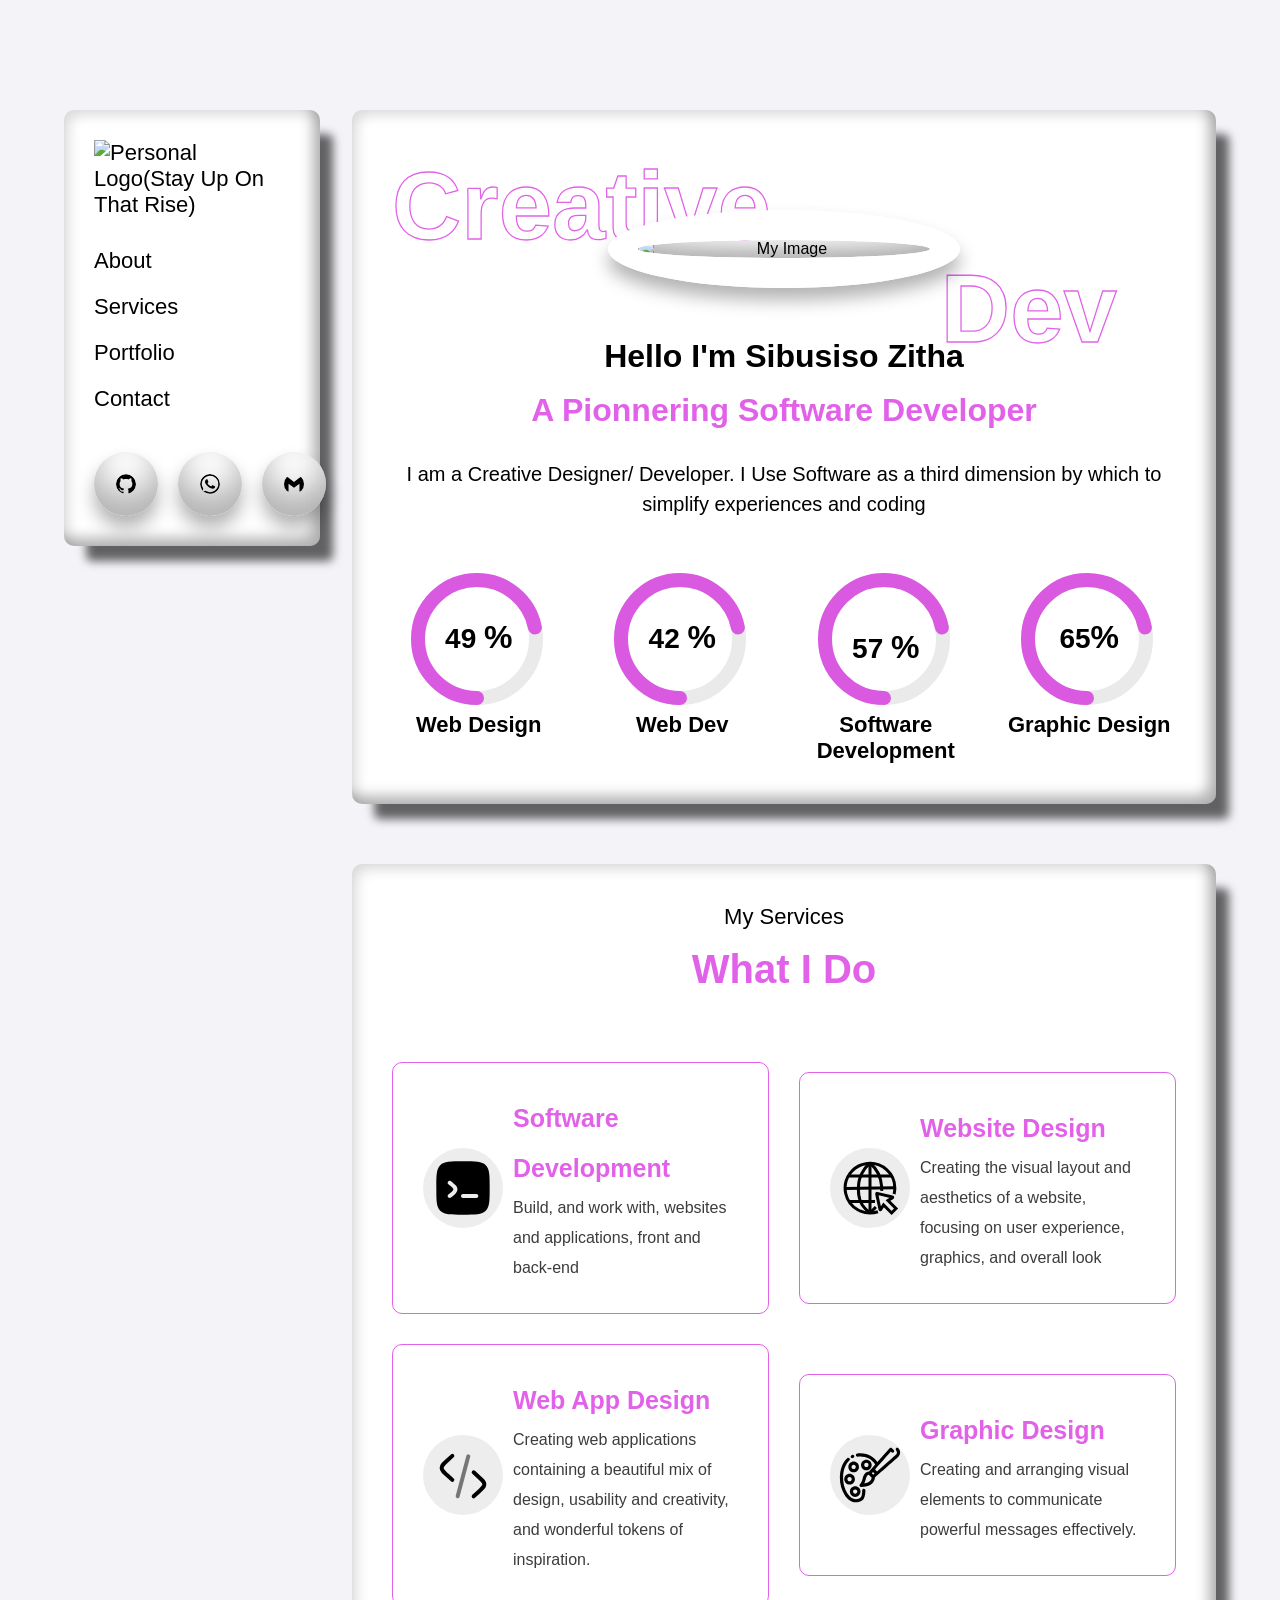
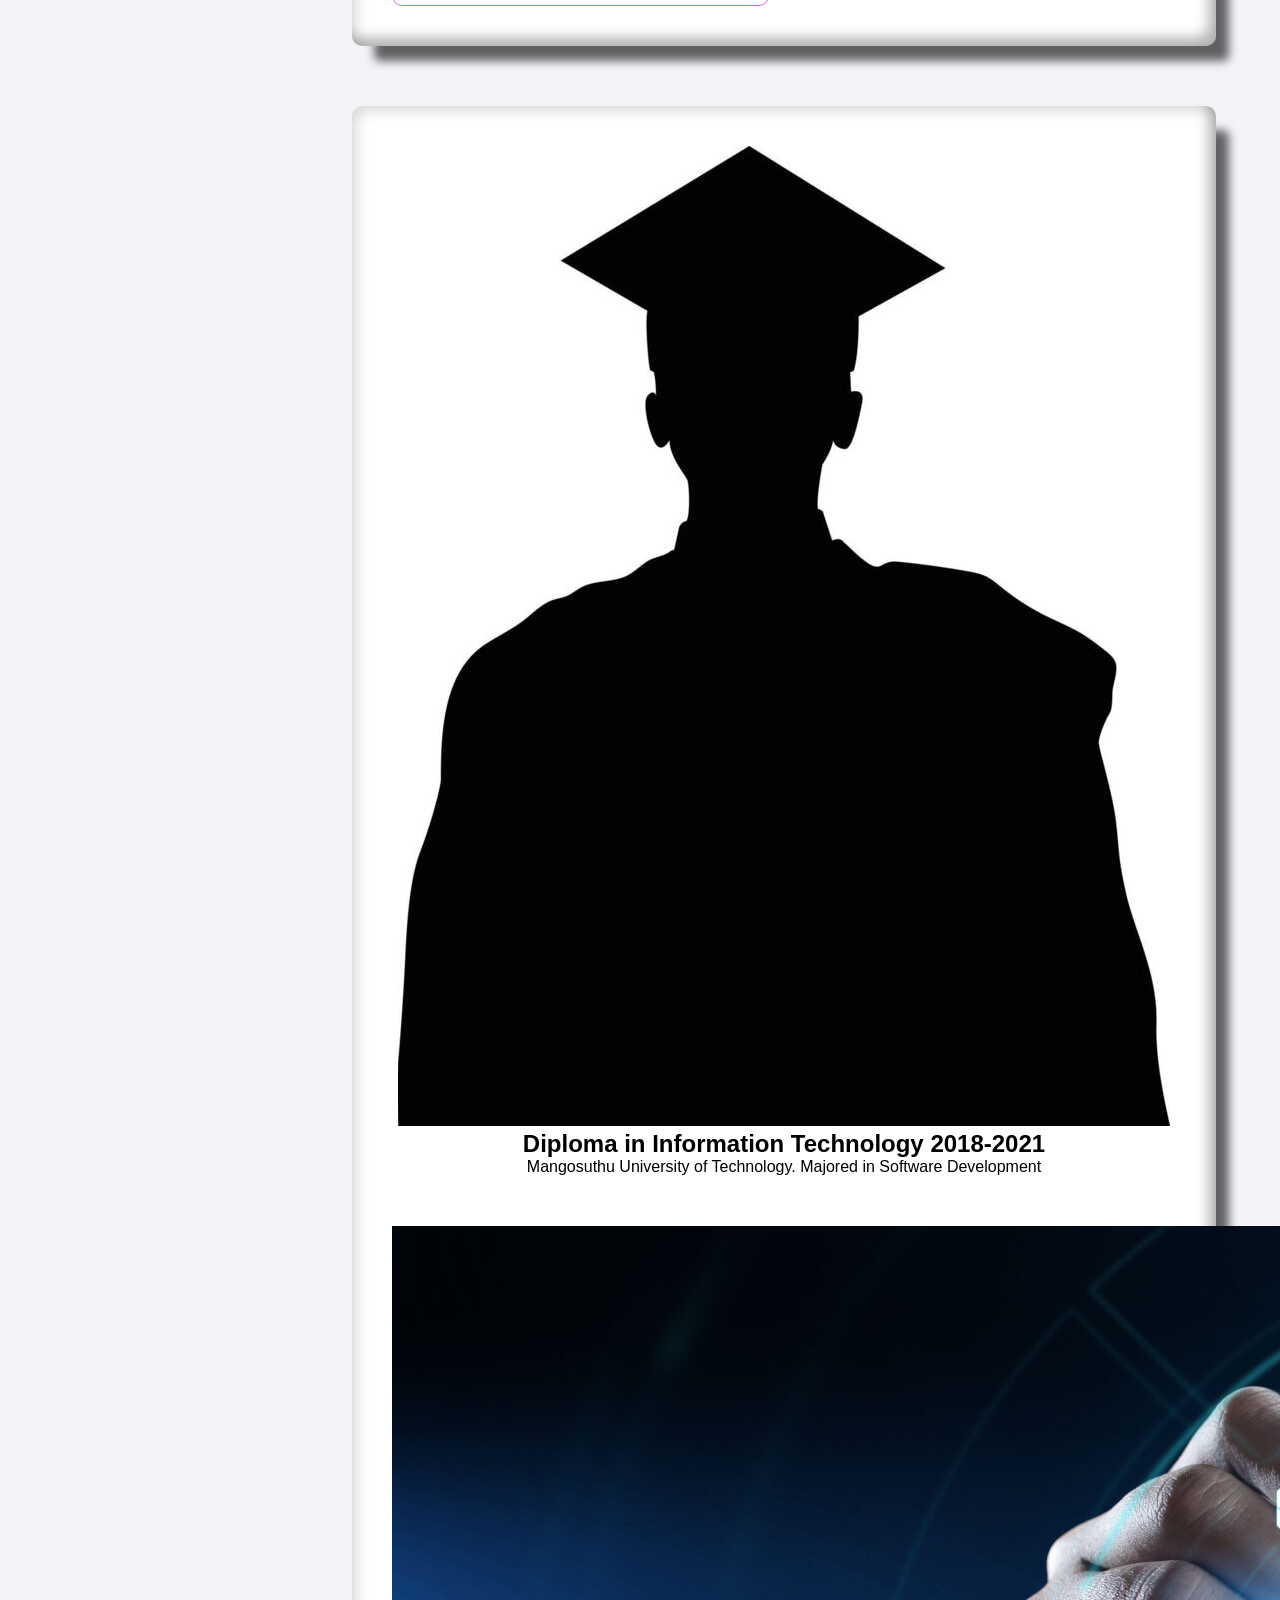
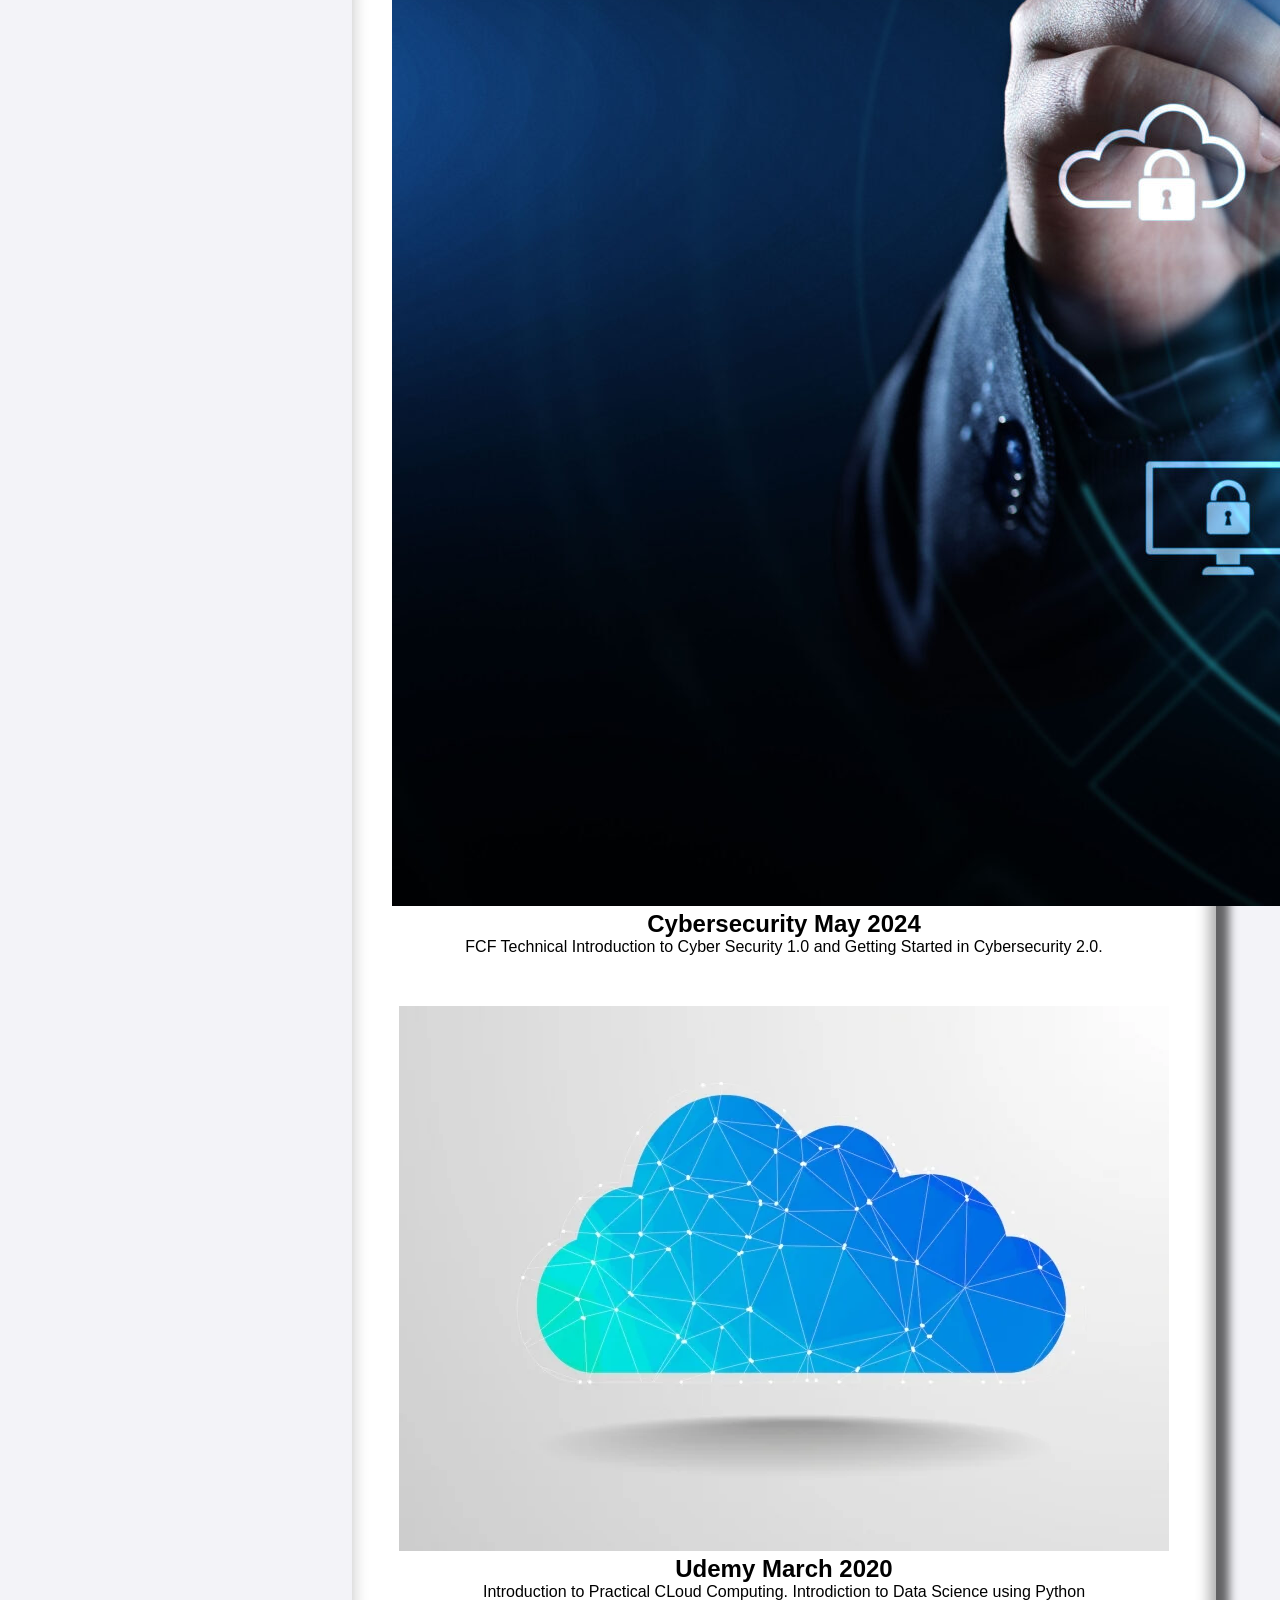
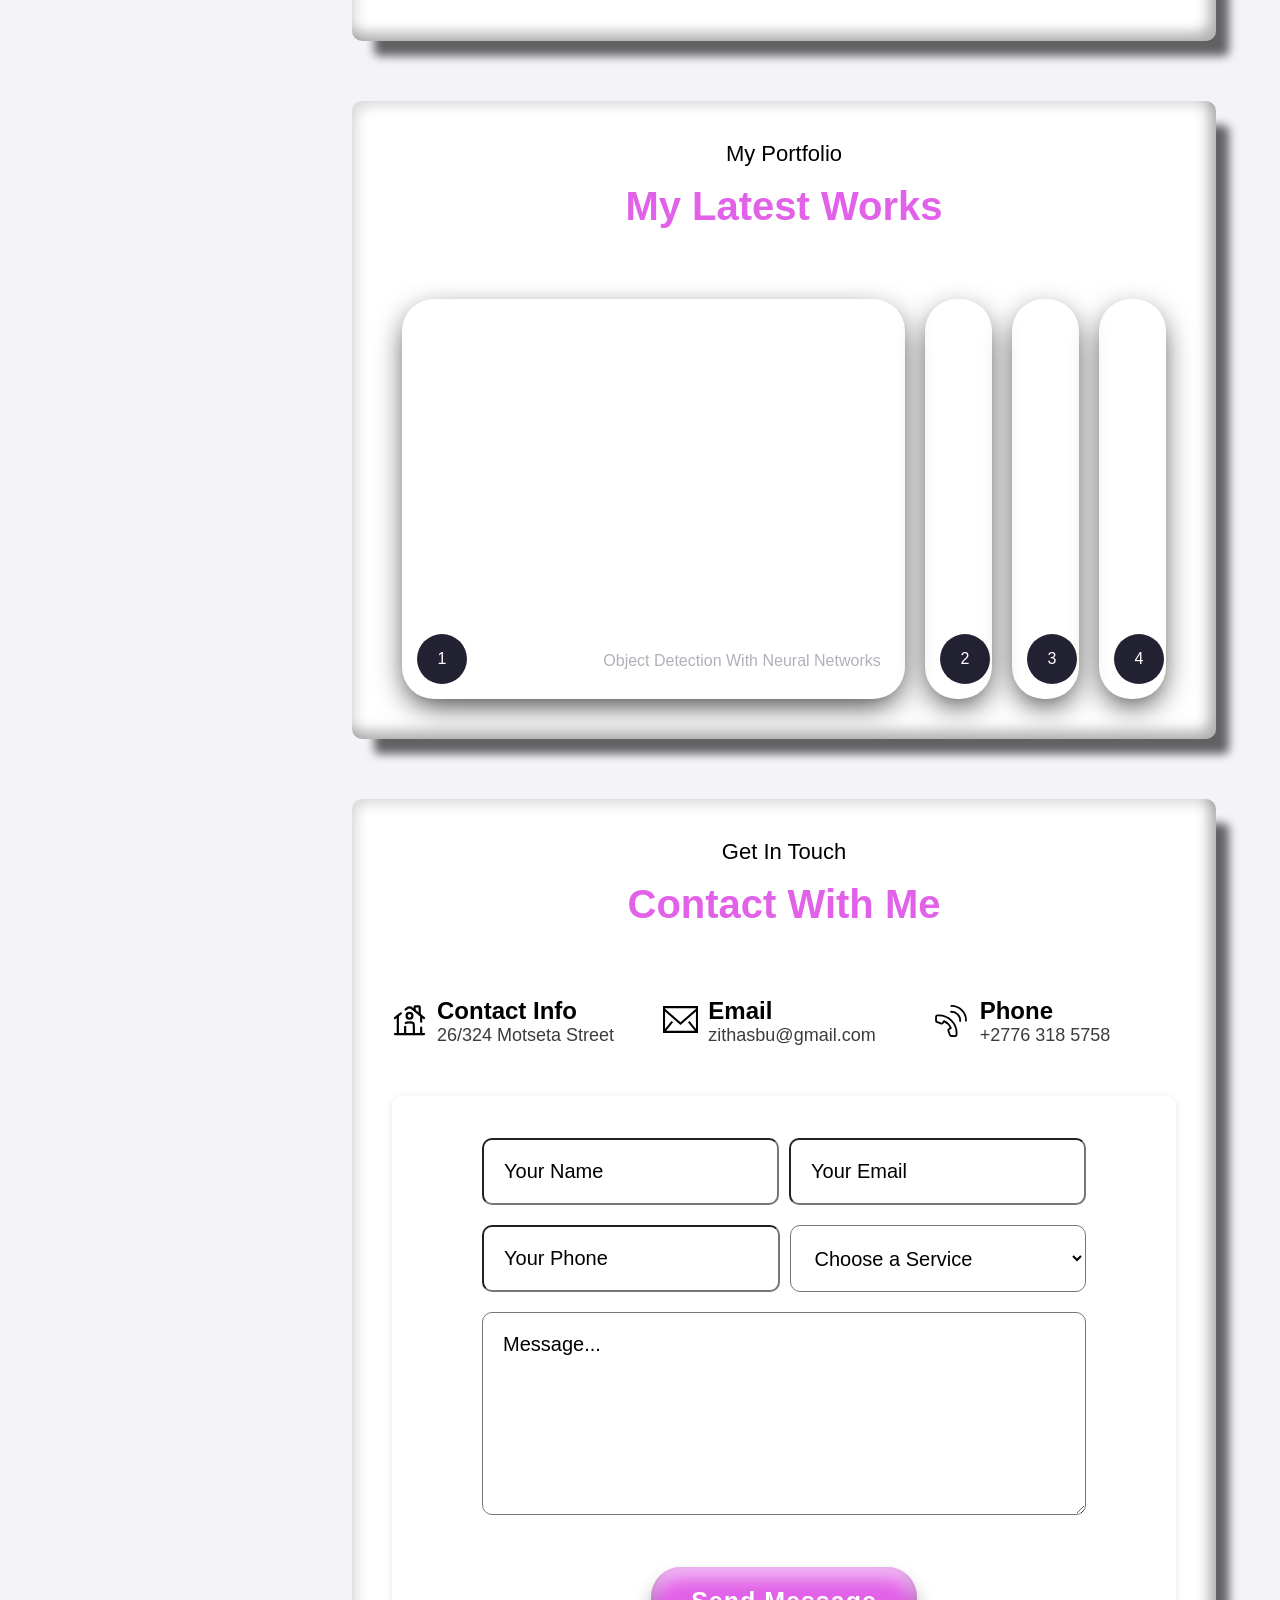
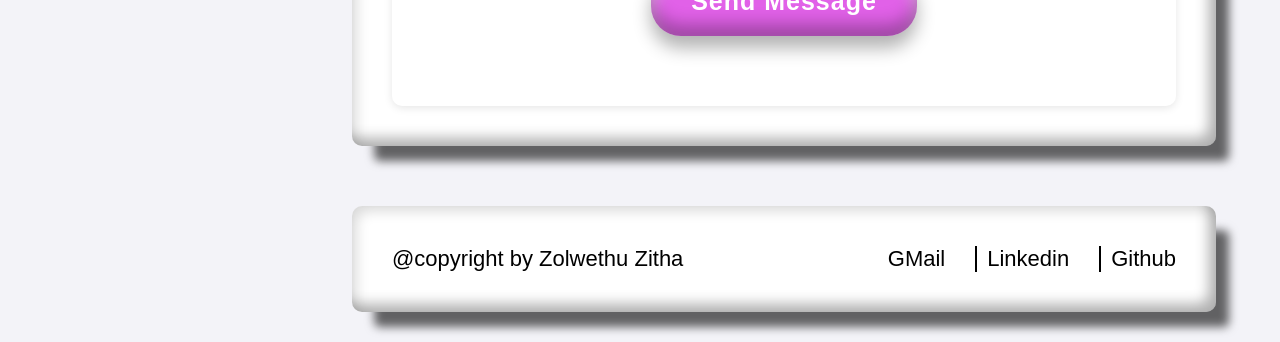
==== commit df675597: "education section-html" ====
--- a/index.html
+++ b/index.html
@@ -36,7 +36,8 @@
                             d="M12 .297c-6.63 0-12 5.373-12 12 0 5.303 3.438 9.8 8.205 11.385.6.113.82-.258.82-.577 0-.285-.01-1.04-.015-2.04-3.338.724-4.042-1.61-4.042-1.61C4.422 18.07 3.633 17.7 3.633 17.7c-1.087-.744.084-.729.084-.729 1.205.084 1.838 1.236 1.838 1.236 1.07 1.835 2.809 1.305 3.495.998.108-.776.417-1.305.76-1.605-2.665-.3-5.466-1.332-5.466-5.93 0-1.31.465-2.38 1.235-3.22-.135-.303-.54-1.523.105-3.176 0 0 1.005-.322 3.3 1.23.96-.267 1.98-.399 3-.405 1.02.006 2.04.138 3 .405 2.28-1.552 3.285-1.23 3.285-1.23.645 1.653.24 2.873.12 3.176.765.84 1.23 1.91 1.23 3.22 0 4.61-2.805 5.625-5.475 5.92.42.36.81 1.096.81 2.22 0 1.606-.015 2.896-.015 3.286 0 .315.21.69.825.57C20.565 22.092 24 17.592 24 12.297c0-6.627-5.373-12-12-12" />
                     </svg>
                 </a>
-                <a data-social="WhatsApp" style="--accent-color: rgb(42, 212, 0);"  href="https://api.whatsapp.com/send?phone=763185758" target="_blank">
+                <a data-social="WhatsApp" style="--accent-color: rgb(42, 212, 0);"
+                    href="https://api.whatsapp.com/send?phone=763185758" target="_blank">
                     <svg role="img" viewBox="0 0 24 24" xmlns="http://www.w3.org/2000/svg">
                         <title>WhatsApp</title>
                         <path
@@ -256,7 +257,48 @@
 
                 </div>
             </div>
-            
+            <div class="education section">
+                <div class="edu-container">
+                    <div class="my-card">
+                        <div class="card-image">
+                            <img src="./images/education-pictures/graduation-silhouette.jpg" alt="">
+                        </div>
+                        <div class="card-detail">
+                            <h2>Diploma in Information Technology 2018-2021</h2>
+                            <p>
+                                Mangosuthu University of Technology. Majored in Software Development
+                            </p>
+                        </div>
+                    </div>
+                </div>
+                <div class="edu-container">
+                    <div class="my-card">
+                        <div class="card-image">
+                            <img src="./images/education-pictures/cyber-sec-1.jpeg" alt="">
+                        </div>
+                        <div class="card-detail">
+                            <h2>Cybersecurity  May 2024</h2>
+                            <p>
+                                FCF Technical Introduction to Cyber Security 1.0 and Getting Started in Cybersecurity 2.0.
+                            </p>
+                        </div>
+                    </div>
+                </div>
+                <div class="edu-container">
+                    <div class="my-card">
+                        <div class="card-image">
+                            <img src="./images/education-pictures/cloud-computing-770x545.webp" alt="">
+                        </div>
+                        <div class="card-detail">
+                            <h2>Udemy March 2020</h2>
+                            <p>
+                                Introduction to Practical CLoud Computing. Introdiction to Data Science using Python
+                            </p>
+                        </div>
+                    </div>
+                </div>
+            </div>
+
             <div class="gallery-filters section" id="portfolio">
                 <div class="title section-title">
                     <span>My Portfolio</span>
--- a/Nova/nova-style.css
+++ b/Nova/nova-style.css
@@ -68,7 +68,7 @@
   width: 90%;
   border-radius: 20px;
   background: #e9e9e9;
-  box-shadow: inset 1.32px 2.24px 3.56px -0.44px rgba(0, 0, 0, 0.15),
+  box-shadow: inset -1.32px 2.24px 3.56px -0.44px rgba(0, 0, 0, 0.15),
   inset -1.97px -3.36px 3.56px -0.44px rgba(0, 0, 0, 0.3),
   3.95px 6.73px 2.67px -1.33px rgba(0, 0, 0, 0.6);
   align-items: flex-end;
@@ -144,7 +144,7 @@
   margin: 15px 5px 5px; 
   width: max-content;
   border-radius: 10px 3px 10px 10px;
-  box-shadow: 0 4px 8px rgba(0, 0, 0, 0.1);
+  box-shadow: 0 4px 8px rgba(0, 0, 0, 0.3);
   transition: transform 0.2s;
 }
 
@@ -155,8 +155,8 @@
 .chat-body .first {
   display: flex;
   position: absolute;
-  top: 12%;
-  left: 5%;
+  top: 5%;
+  left: 17%;
   background: #4cc9f0;
   color: #202020e3;
   align-self: flex-start;
@@ -312,6 +312,9 @@
   .chat-header .chat-title {
     padding-left: 2px;
   }
+  .bot-container.collapse {
+    width: 130px; 
+  }
 }
 
 /* Responsive Styles for max-width 800px */
@@ -341,6 +344,10 @@
   .send {
     margin-right: 10px; 
   }
+  .bot-container.collapse {
+    width: 120px; 
+    height: 75px; 
+  }
 }
 
 /* Responsive Styles for max-width 600px */
@@ -373,7 +380,8 @@
   }
 
   .bot-container.collapse {
-    width: 80%; 
+    width: 100px; 
+    height: 65px; 
   }
 }
 
@@ -445,40 +453,3 @@
     font-size: 1rem;
   }
 }
-
-/* At 1000px */
-@media (max-width: 1000px) {
-  
-}
-
-/* At 900px */
-@media (max-width: 900px) {
-  .bot-container.collapse {
-    width: 130px; 
-  }
-}
-
-/* At 800px */
-@media (max-width: 800px) {
-  .bot-container.collapse {
-    width: 120px; 
-    height: 75px; 
-  }
-}
-
-/* At 600px */
-@media (max-width: 600px) {
-  .bot-container.collapse {
-    width: 100px; 
-    height: 65px; 
-  }
-}
-
-/* At 400px */
-@media (max-width: 400px) {
-  
-}
-@media (max-width: 900px) {
-  
-}
-
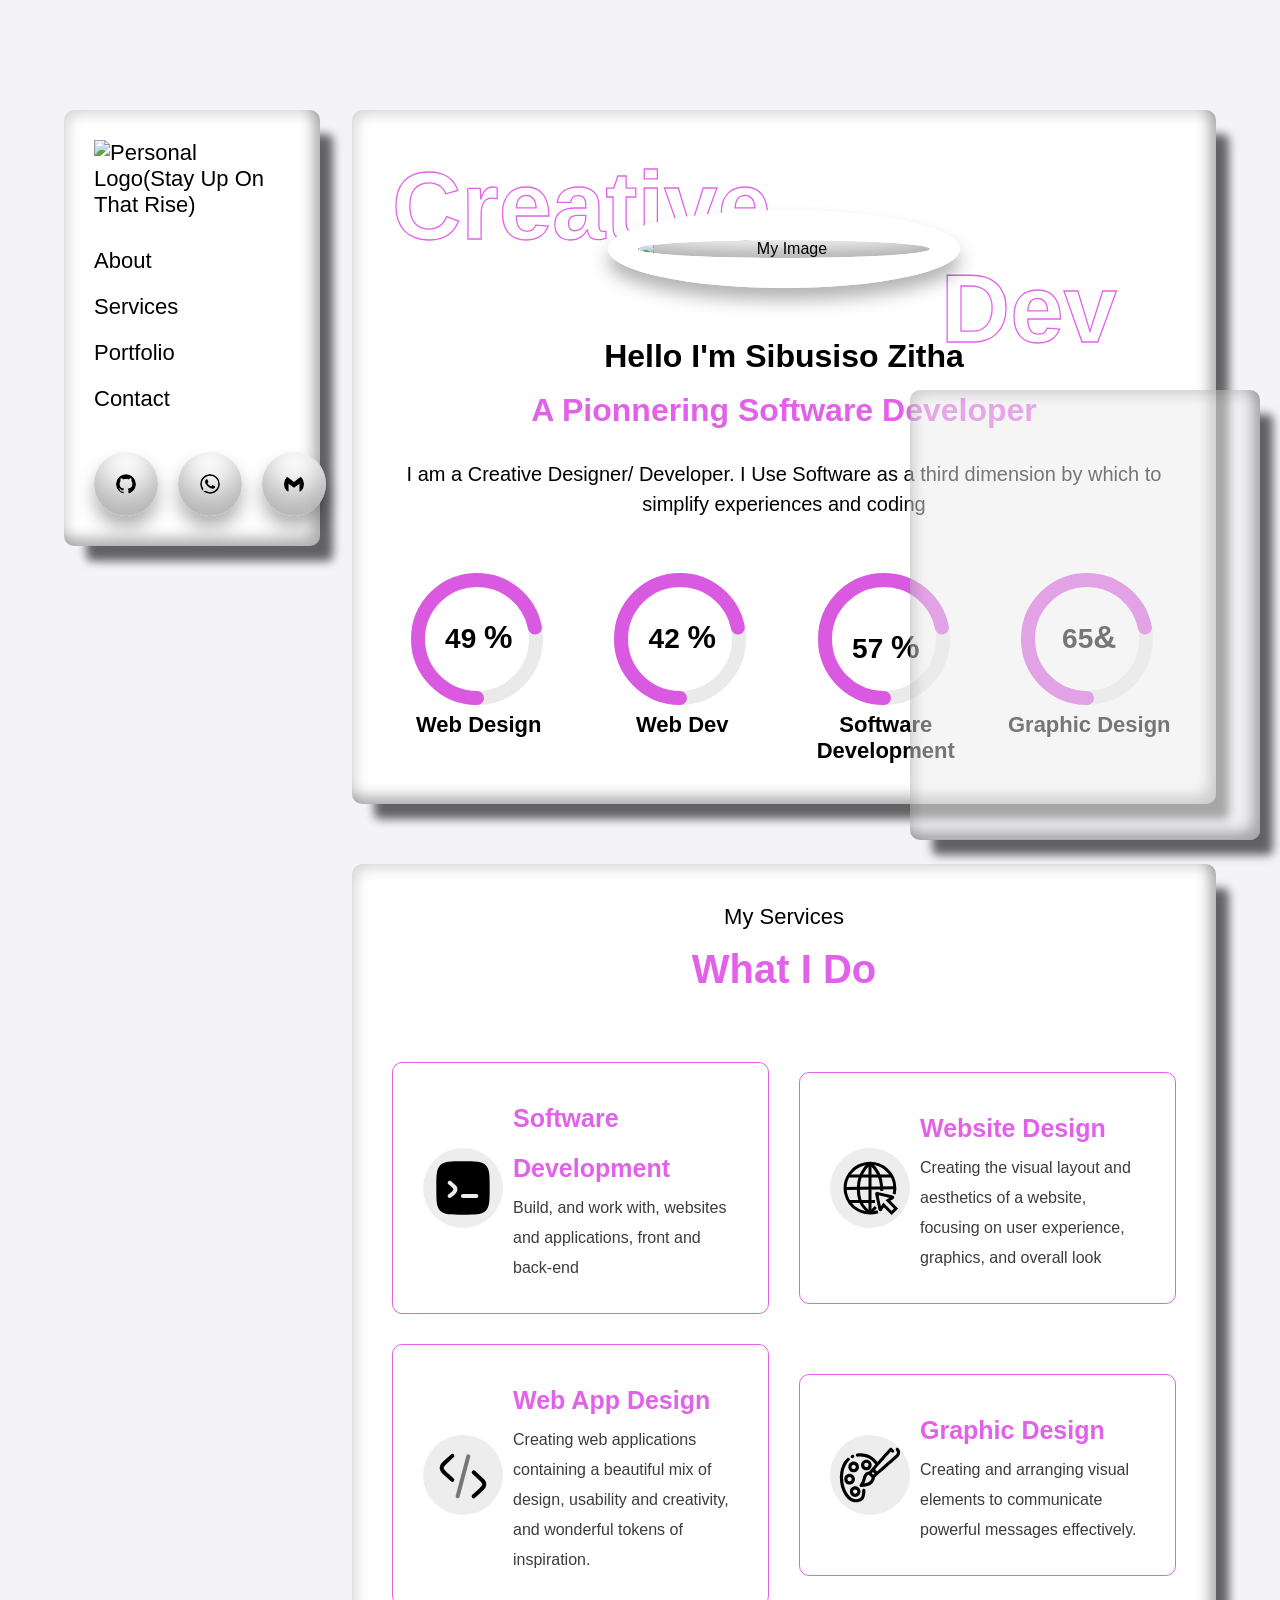
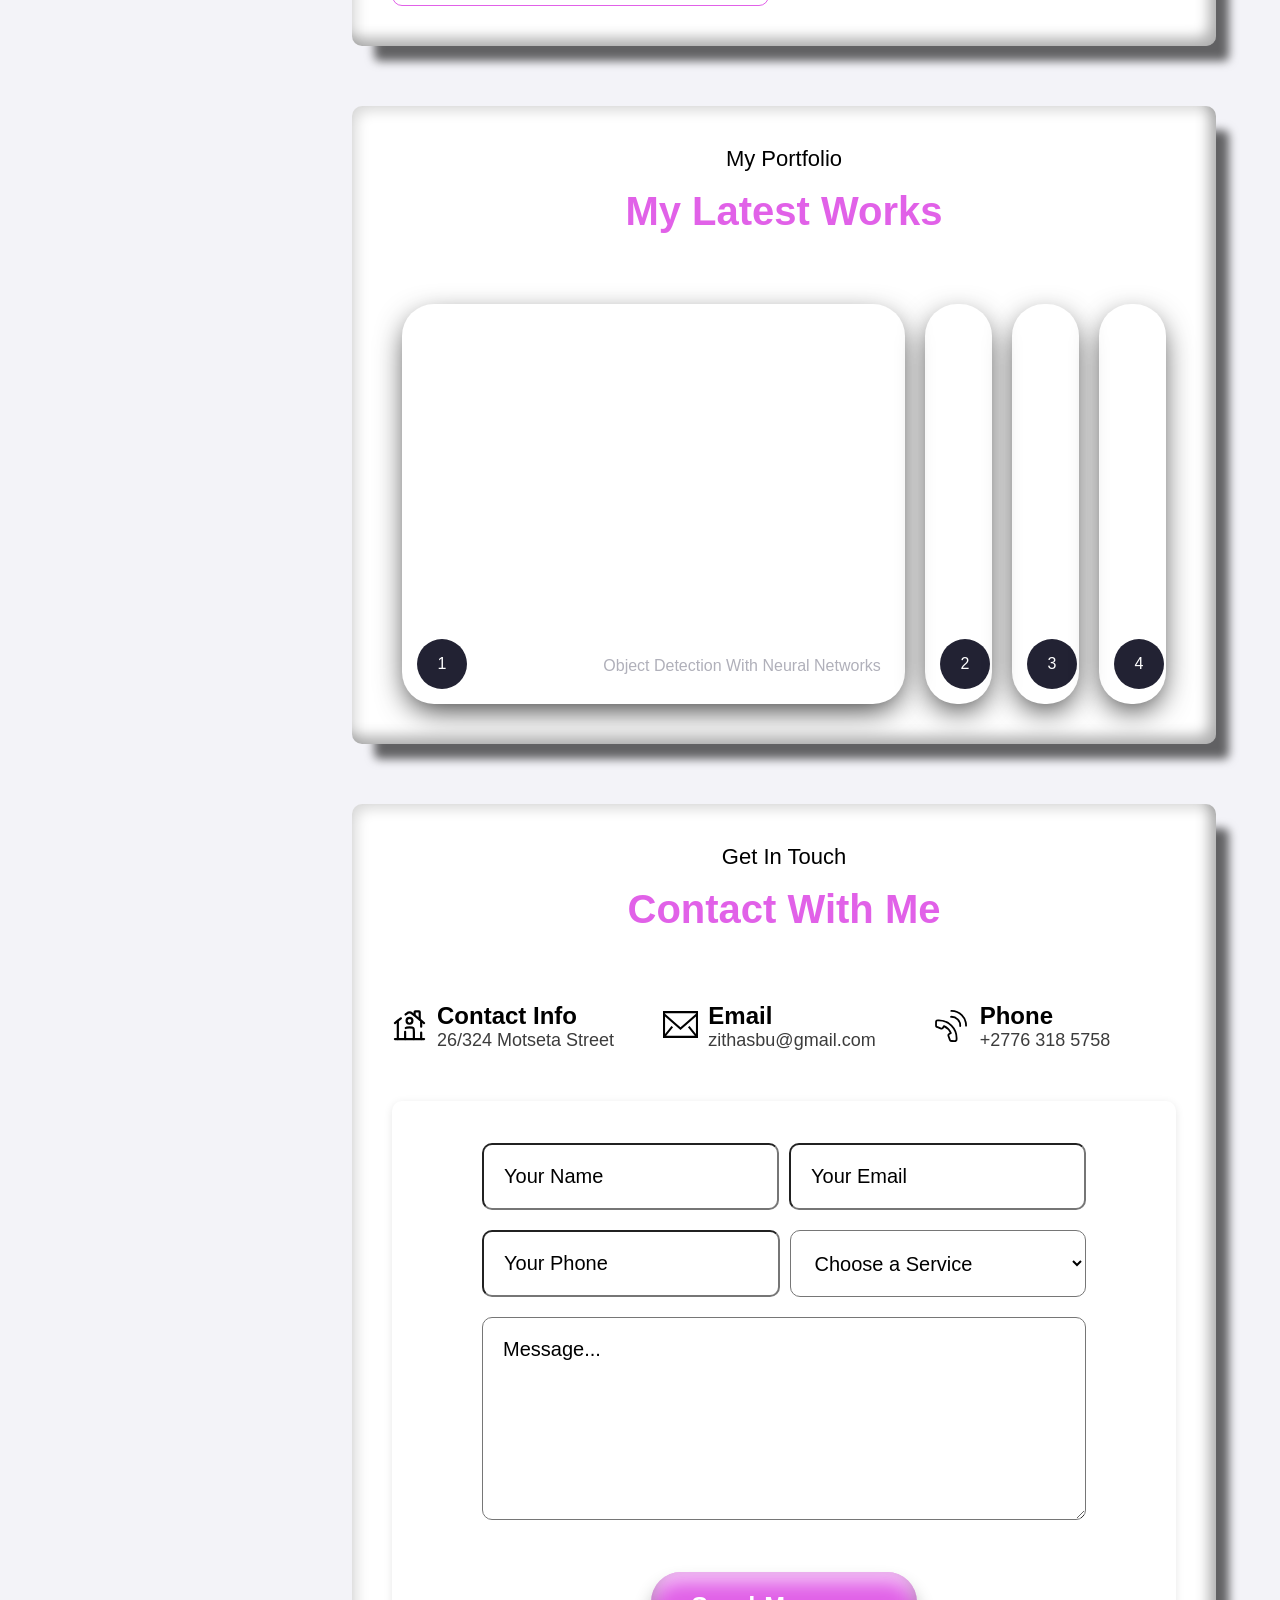
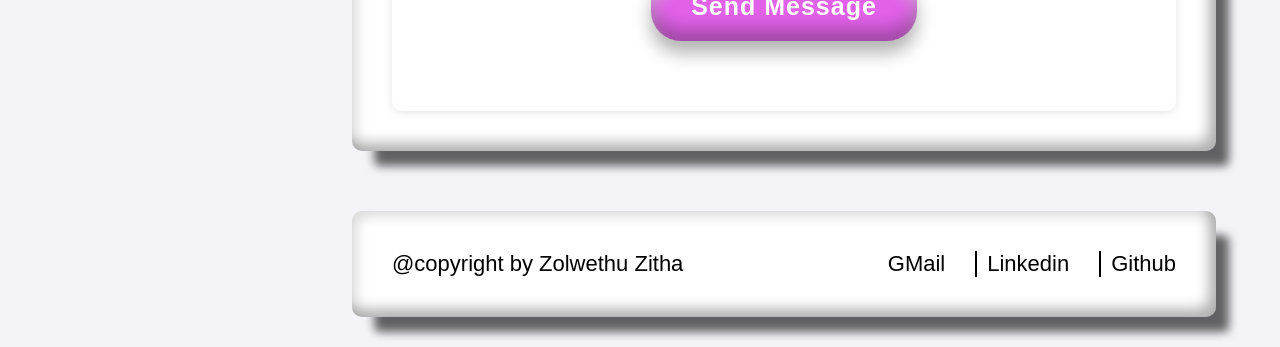
==== commit 03f5faa8: "avertion" ====
--- a/index.html
+++ b/index.html
@@ -11,6 +11,7 @@
 
     <!-- Remix Icons CDN -->
     <link href="https://cdn.jsdelivr.net/npm/remixicon@4.3.0/fonts/remixicon.css" rel="stylesheet" />
+
 </head>
 
 <body>
@@ -36,8 +37,7 @@
                             d="M12 .297c-6.63 0-12 5.373-12 12 0 5.303 3.438 9.8 8.205 11.385.6.113.82-.258.82-.577 0-.285-.01-1.04-.015-2.04-3.338.724-4.042-1.61-4.042-1.61C4.422 18.07 3.633 17.7 3.633 17.7c-1.087-.744.084-.729.084-.729 1.205.084 1.838 1.236 1.838 1.236 1.07 1.835 2.809 1.305 3.495.998.108-.776.417-1.305.76-1.605-2.665-.3-5.466-1.332-5.466-5.93 0-1.31.465-2.38 1.235-3.22-.135-.303-.54-1.523.105-3.176 0 0 1.005-.322 3.3 1.23.96-.267 1.98-.399 3-.405 1.02.006 2.04.138 3 .405 2.28-1.552 3.285-1.23 3.285-1.23.645 1.653.24 2.873.12 3.176.765.84 1.23 1.91 1.23 3.22 0 4.61-2.805 5.625-5.475 5.92.42.36.81 1.096.81 2.22 0 1.606-.015 2.896-.015 3.286 0 .315.21.69.825.57C20.565 22.092 24 17.592 24 12.297c0-6.627-5.373-12-12-12" />
                     </svg>
                 </a>
-                <a data-social="WhatsApp" style="--accent-color: rgb(42, 212, 0);"
-                    href="https://api.whatsapp.com/send?phone=763185758" target="_blank">
+                <a data-social="WhatsApp" style="--accent-color: rgb(42, 212, 0);"  href="https://api.whatsapp.com/send?phone=763185758" target="_blank">
                     <svg role="img" viewBox="0 0 24 24" xmlns="http://www.w3.org/2000/svg">
                         <title>WhatsApp</title>
                         <path
@@ -123,7 +123,7 @@
                                     <circle cx="70" cy="70" r="59" style="--percent:70"></circle>
                                 </svg>
                                 <div class="number">
-                                    <h3>65<span>%</span></h3>
+                                    <h3>65<span>&</span></h3>
                                 </div>
                                 <div class="title">
                                     <h2>Graphic Design</h2>
@@ -257,48 +257,7 @@
 
                 </div>
             </div>
-            <div class="education section">
-                <div class="edu-container">
-                    <div class="my-card">
-                        <div class="card-image">
-                            <img src="./images/education-pictures/graduation-silhouette.jpg" alt="">
-                        </div>
-                        <div class="card-detail">
-                            <h2>Diploma in Information Technology 2018-2021</h2>
-                            <p>
-                                Mangosuthu University of Technology. Majored in Software Development
-                            </p>
-                        </div>
-                    </div>
-                </div>
-                <div class="edu-container">
-                    <div class="my-card">
-                        <div class="card-image">
-                            <img src="./images/education-pictures/cyber-sec-1.jpeg" alt="">
-                        </div>
-                        <div class="card-detail">
-                            <h2>Cybersecurity  May 2024</h2>
-                            <p>
-                                FCF Technical Introduction to Cyber Security 1.0 and Getting Started in Cybersecurity 2.0.
-                            </p>
-                        </div>
-                    </div>
-                </div>
-                <div class="edu-container">
-                    <div class="my-card">
-                        <div class="card-image">
-                            <img src="./images/education-pictures/cloud-computing-770x545.webp" alt="">
-                        </div>
-                        <div class="card-detail">
-                            <h2>Udemy March 2020</h2>
-                            <p>
-                                Introduction to Practical CLoud Computing. Introdiction to Data Science using Python
-                            </p>
-                        </div>
-                    </div>
-                </div>
-            </div>
-
+            
             <div class="gallery-filters section" id="portfolio">
                 <div class="title section-title">
                     <span>My Portfolio</span>
@@ -459,9 +418,14 @@
                         <p id="success-message" style="display: none;">Message has been successfully sent!</p>
                 </div>
             </div>
-            <!-- NEBULA 
-        
-            -->
+            <!-- NEBULA -->
+            <div class="bot-container">
+                <div class="bot-header">
+                    <div class="bot-logo">
+                        <img src="./Nova/images/Nebula profile/" alt="">
+                    </div>
+                </div>
+            </div>
             <!-- FOOTER -->
             <div class="footer section">
                 <p>@copyright by Zolwethu Zitha</p>
--- a/style.css
+++ b/style.css
@@ -361,7 +361,6 @@
     stroke-dashoffset: calc(380px - 380px * var(--percent)/ 100);
     stroke: var(--border-color);
 }
-
 
 .progress-card .number {
     position: absolute;
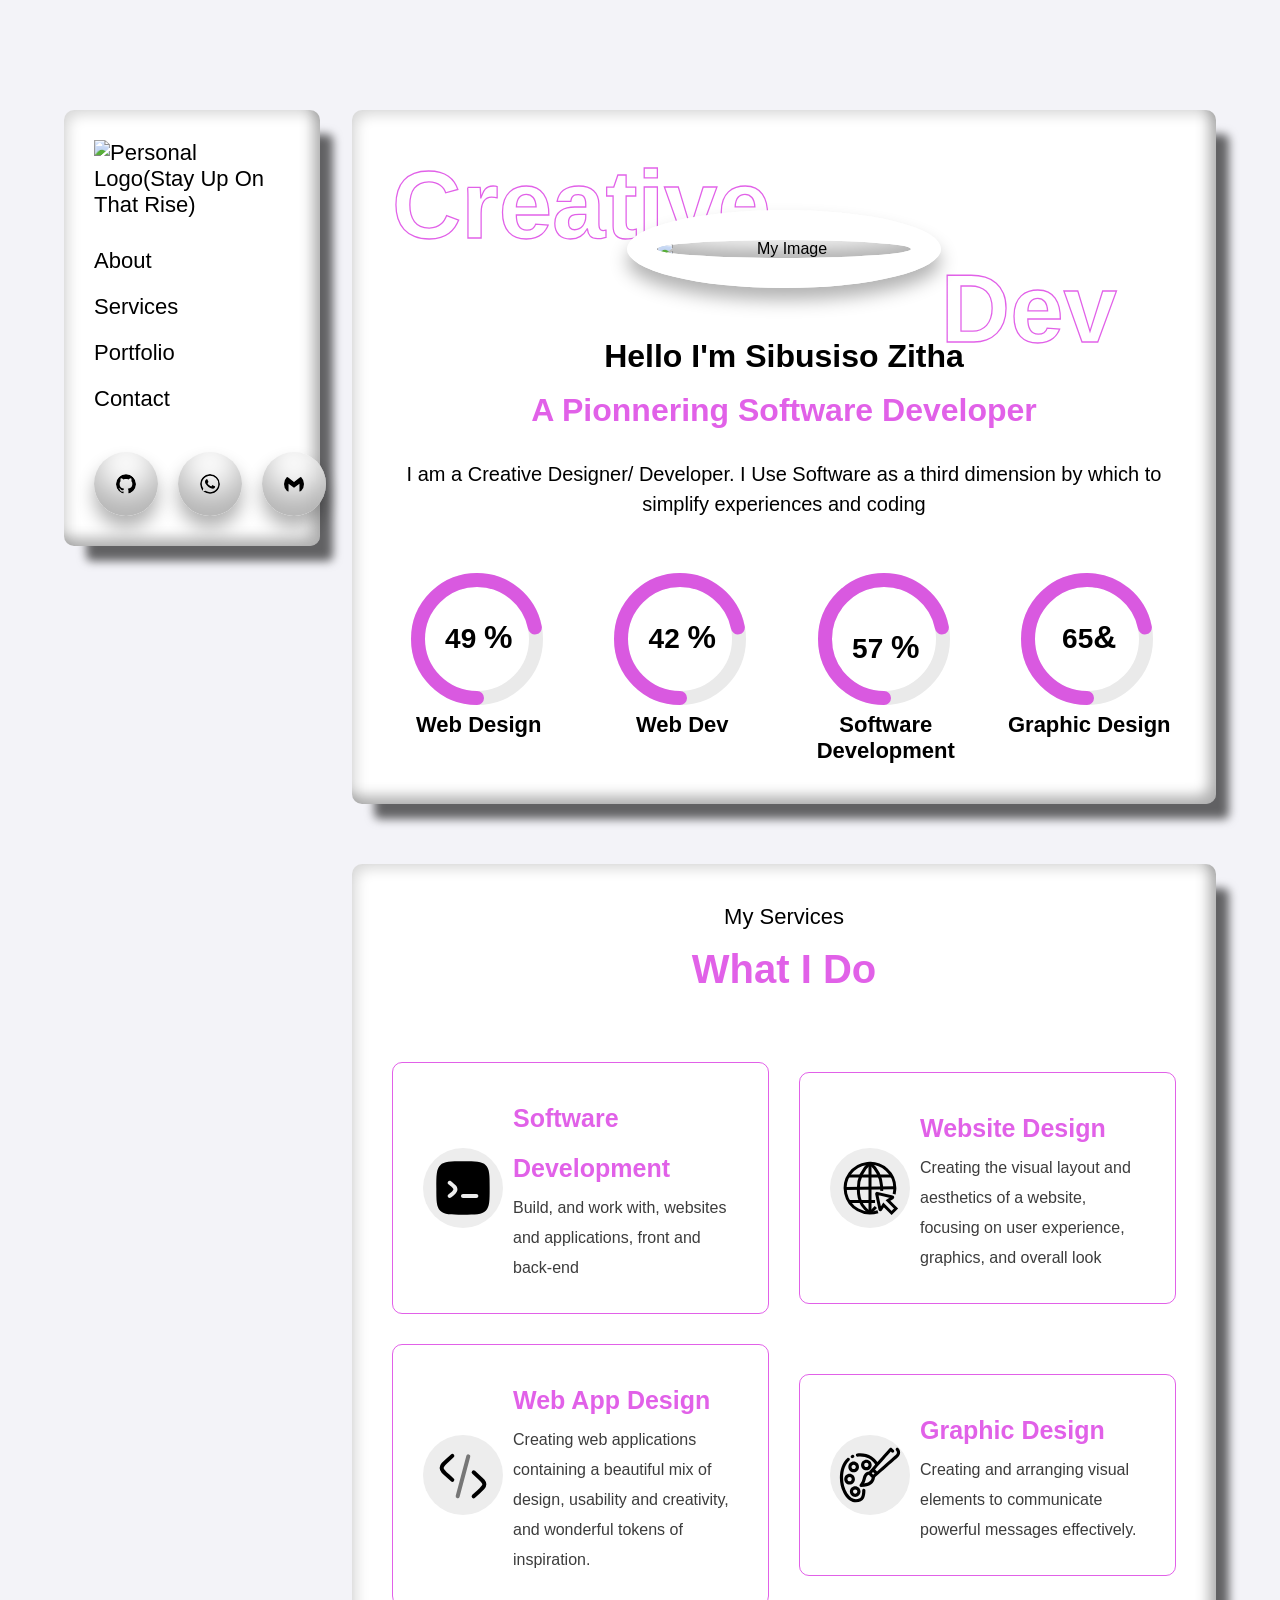
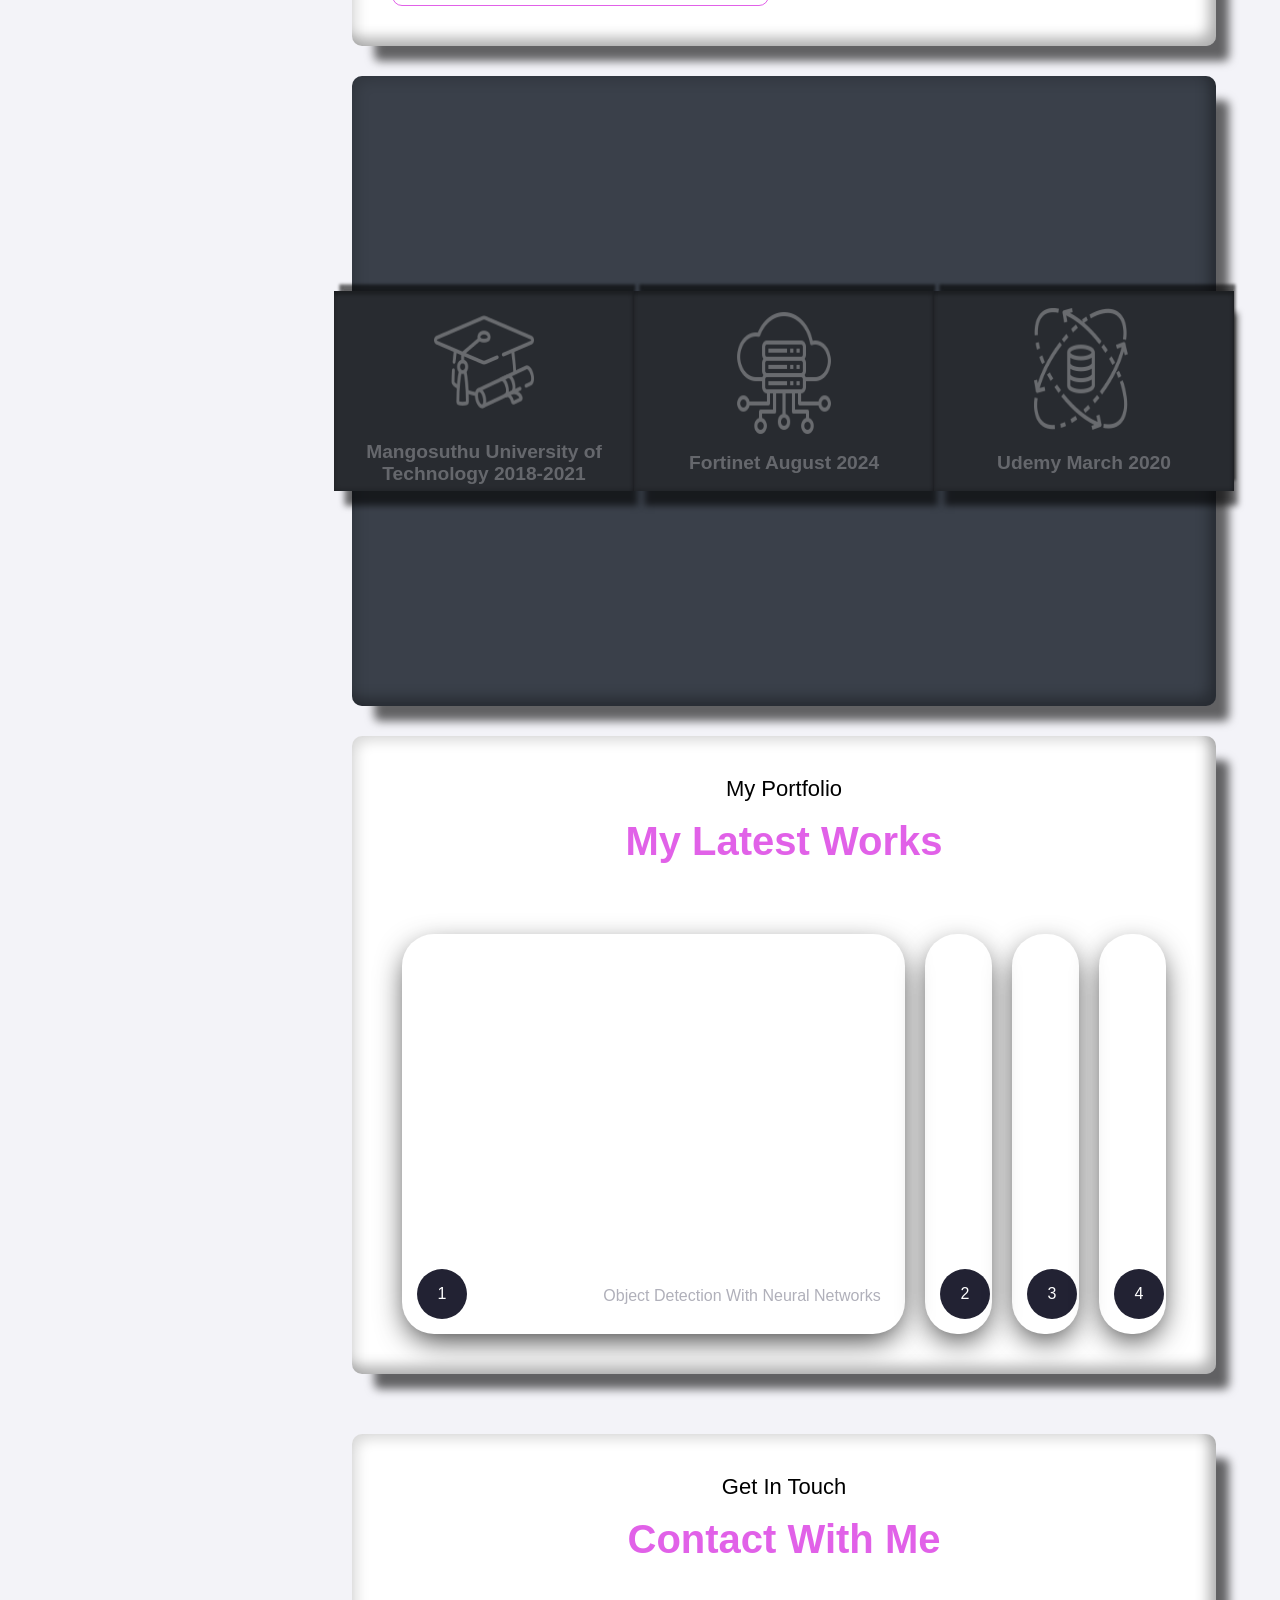
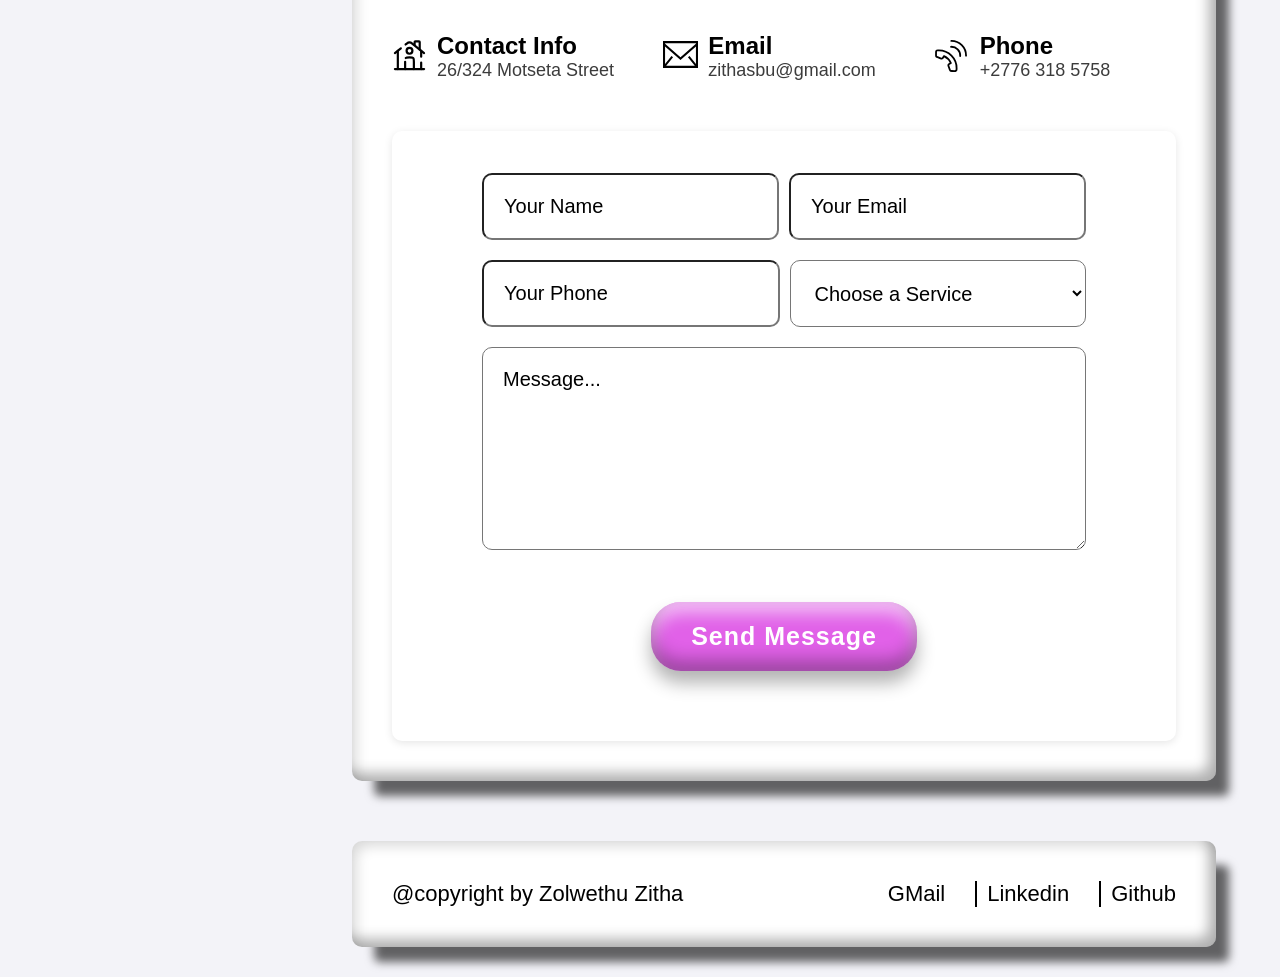
==== commit d14680d2: "Abstracted lettters bounce animation" ====
--- a/index.html
+++ b/index.html
@@ -37,7 +37,8 @@
                             d="M12 .297c-6.63 0-12 5.373-12 12 0 5.303 3.438 9.8 8.205 11.385.6.113.82-.258.82-.577 0-.285-.01-1.04-.015-2.04-3.338.724-4.042-1.61-4.042-1.61C4.422 18.07 3.633 17.7 3.633 17.7c-1.087-.744.084-.729.084-.729 1.205.084 1.838 1.236 1.838 1.236 1.07 1.835 2.809 1.305 3.495.998.108-.776.417-1.305.76-1.605-2.665-.3-5.466-1.332-5.466-5.93 0-1.31.465-2.38 1.235-3.22-.135-.303-.54-1.523.105-3.176 0 0 1.005-.322 3.3 1.23.96-.267 1.98-.399 3-.405 1.02.006 2.04.138 3 .405 2.28-1.552 3.285-1.23 3.285-1.23.645 1.653.24 2.873.12 3.176.765.84 1.23 1.91 1.23 3.22 0 4.61-2.805 5.625-5.475 5.92.42.36.81 1.096.81 2.22 0 1.606-.015 2.896-.015 3.286 0 .315.21.69.825.57C20.565 22.092 24 17.592 24 12.297c0-6.627-5.373-12-12-12" />
                     </svg>
                 </a>
-                <a data-social="WhatsApp" style="--accent-color: rgb(42, 212, 0);"  href="https://api.whatsapp.com/send?phone=763185758" target="_blank">
+                <a data-social="WhatsApp" style="--accent-color: rgb(42, 212, 0);"
+                    href="https://api.whatsapp.com/send?phone=763185758" target="_blank">
                     <svg role="img" viewBox="0 0 24 24" xmlns="http://www.w3.org/2000/svg">
                         <title>WhatsApp</title>
                         <path
@@ -59,7 +60,7 @@
             <div class="about section">
                 <div class="about-page section-page">
                     <div class="left-text">
-                        <h2 data-text="Creative" id="animate-text">Creative</h2>
+                        <h2 data-text="Creative" id="animate-text">Creati <div class="ve">ve</div></h2>
                     </div>
                     <img src="./images/my pic/profile.jpg" alt="My Image">
                     <div class="right-text">
@@ -257,7 +258,67 @@
 
                 </div>
             </div>
-            
+            <div class="education sections">
+                <!-- <div class="title section-title">
+
+                    <span>My Education</span>
+                    <h1>Diploma and certifications</h1>
+                </div>  -->
+                <div class="edu-container">
+                    <div class="edu-card">
+                        <div class="face face1 ">
+                            <div class="card-content">
+                                <img src="./images/education-pictures/graduation-hat (1).png" style="width: 130px;"
+                                    height="130px" alt="">
+                                <h3>Mangosuthu University of Technology 2018-2021</h3>
+                            </div>
+                        </div>
+                        <div class="face face2">
+                            <div class="card-content">
+                                <p>
+                                    Diploma in Information Technology. Majored in Software Development
+                                </p>
+                                <a href="#">View CV</a>
+                            </div>
+                        </div>
+                    </div>
+                    <div class="edu-card">
+                        <div class="face face1 ">
+                            <div class="card-content">
+                                <img src="./images/education-pictures/server (1).png" style="width: 130px;" height="130px"
+                                    alt="">
+                                <h3>Fortinet August 2024</h3>
+                            </div>
+                        </div>
+                        <div class="face face2">
+                            <div class="card-content">
+                                <p>
+                                    Introduction to Cloud Computing 1.0 and 2.0
+                                </p>
+                                <a href="#">Certificate</a>
+                            </div>
+                        </div>
+                    </div>
+                    <div class="edu-card">
+                        <div class="face face1 ">
+                            <div class="card-content">
+                                <img src="./images/education-pictures/data (1).png" style="width: 130px;" height="130px"
+                                    alt="">
+                                <h3>Udemy March 2020</h3>
+                            </div>
+                        </div>
+                        <div class="face face2">
+                            <div class="card-content">
+                                <p>
+                                    Introduction to Practical CLoud Computing. Introdiction to Data Science using Python
+                                </p>
+                                <a href="#">Certificate</a>
+                            </div>
+                        </div>
+                    </div>
+                </div>  
+            </div>
+
             <div class="gallery-filters section" id="portfolio">
                 <div class="title section-title">
                     <span>My Portfolio</span>
@@ -419,13 +480,13 @@
                 </div>
             </div>
             <!-- NEBULA -->
-            <div class="bot-container">
+            <!-- <div class="bot-container">
                 <div class="bot-header">
                     <div class="bot-logo">
                         <img src="./Nova/images/Nebula profile/" alt="">
                     </div>
                 </div>
-            </div>
+            </div> -->
             <!-- FOOTER -->
             <div class="footer section">
                 <p>@copyright by Zolwethu Zitha</p>
--- a/style.css
+++ b/style.css
@@ -22,6 +22,8 @@
     --card-bg: #ededed;
     --stoke: #eaeaea;
     --pg-color: #3c3c3c;
+    --edu-bg: #3A404A;
+    --edu-card-bg: #282B30;
 }
 
 body {
@@ -82,7 +84,7 @@
 }
 
 .section-page img {
-    width: 45%;
+    width: 40%;
     border-radius: 50%;
     background-size: cover;
     background-position: top;
@@ -143,18 +145,20 @@
     font: 25px;
     color: var(--secondary-color);
 }
-.menu li a:hover{
+
+.menu li a:hover {
     color: var(--border-color);
 }
+
 /* SOCIAL SECTION */
 
 .socials {
     display: flex;
     gap: 20px;
     padding-top: 40px;
-  }
-  
-  .socials a svg {
+}
+
+.socials a svg {
     background: #fffffff3;
     padding: 1em;
     border-radius: 50%;
@@ -165,11 +169,11 @@
     display: grid;
     place-items: center;
     box-shadow: 0 12px 18px rgba(0, 0, 0, 0.3),
-      inset 0 -21px 31.5px rgba(0, 0, 0, 0.3),
-      inset 0 21px 31.5px rgba(255, 255, 255, 0.6);
-  }
-  
-  .socials a::before {
+        inset 0 -21px 31.5px rgba(0, 0, 0, 0.3),
+        inset 0 21px 31.5px rgba(255, 255, 255, 0.6);
+}
+
+.socials a::before {
     content: attr(data-social);
     position: absolute;
     background-color: var(--accent-color);
@@ -181,19 +185,19 @@
     transform: translateY(-30px) rotate(25deg);
     opacity: 0;
     transition: 400ms cubic-bezier(.42, 0, .44, 1.68);
-  }
-  
-  .socials a:hover {
+}
+
+.socials a:hover {
     fill: white;
-  }
-  
-  .socials a:hover svg {
+}
+
+.socials a:hover svg {
     fill: white;
     background: var(--accent-color);
-  
-  }
-  
-  .socials a::after {
+
+}
+
+.socials a::after {
     content: '';
     position: absolute;
     height: 0;
@@ -204,28 +208,18 @@
     transform: translateY(0) rotate(25deg);
     opacity: 0;
     transition: 200ms cubic-bezier(.42, 0, .44, 1.68);
-  }
-  
-  .socials a:hover::before {
+}
+
+.socials a:hover::before {
     transform: translateY(-65px) rotate(0);
     opacity: 1;
-  }
-  
-  .socials a:hover::after {
+}
+
+.socials a:hover::after {
     transform: translateY(-42px) rotate(0);
     opacity: 1;
-  }
-/* 
-.social-icon {
-    height: 100%;
-    width: 100%;
-    display: flex;
-    justify-content: center;
-    align-items: center;
-    padding-top: 50%;
-    gap: 10px;
-}
- */
+}
+
 .section-icon i {
     font-size: 45px;
     color: var(--secondary-color);
@@ -281,8 +275,27 @@
 .left-text {
     position: absolute;
     left: 0%;
-    top: 1%;
+    top: 0%;
     z-index: 0;
+}
+
+@keyframes bounce{
+    0% {transform: scale(1,1) translateY(0);}
+    10% {transform: scale(1.1, .9) translateY(0);}
+    30% {transform: scale(.9, 1.1) translateY(-55px);}
+    50% {transform: scale(1.05, .95) translateY(0);}
+    58% {transform: scale(1,1) translateY(-7px);}
+    65% {transform: scale(1,1) translateY(0);}
+    100% {transform: scale(1,1) translateY(0);}
+}
+.left-text .ve{
+    position: absolute;
+    left: 100%;
+    top: 0%;
+    z-index: 0;
+}
+.left-text .ve{
+    animation: bounce 5.5s ease infinite 5.5s;
 }
 
 .right-text {
@@ -293,7 +306,7 @@
 
 .right-text h2,
 .left-text h2 {
-    font-size: 7.5rem;
+    font-size: 7rem;
     font-weight: 900;
     color: var(--primary-color);
     position: absolute;
@@ -362,6 +375,7 @@
     stroke: var(--border-color);
 }
 
+
 .progress-card .number {
     position: absolute;
     top: 40%;
@@ -382,6 +396,214 @@
     font-size: 22px;
 }
 
+/* EDUCATION SECTION */
+.sections {
+    width: 100%;
+    min-height: 70vh;
+    display: flex;
+    justify-content: center;
+    align-items: center;
+    flex-direction: row;
+    gap: 5%;
+    font-family: Consolas, monospace;
+    padding: 0;
+    background-color: var(--edu-bg);
+    margin: 0;
+    border-radius: 10px;
+    box-shadow:
+        inset 5.87px 6.55px 12.43px -1.55px rgba(0, 0, 0, 0.15),
+        inset -8.81px -9.83px 12.43px -1.55px rgba(0, 0, 0, 0.3),
+        17.62px 19.66px 9.32px -4.66px rgba(0, 0, 0, 0.6);
+}
+
+.edu-container {
+    width: 1000px;
+    position: relative;
+    display: flex;
+    justify-content: space-between;
+}
+
+.edu-container .edu-card {
+    position: relative;
+}
+
+.edu-container .edu-card .face {
+    width: 300px;
+    height: 200px;
+    transition: 0.5s;
+    display: flex;
+    justify-content: center;
+    align-items: center;
+    box-sizing: border-box;
+    padding: 20px;
+}
+
+.edu-container .edu-card .face.face1 {
+    background: var(--edu-card-bg);
+    position: relative;
+    display: flex;
+    justify-content: center;
+    align-items: center;
+    z-index: 1;
+    transform: translateY(100px);
+    box-shadow: inset 1.08px -2.80px 3.88px -0.48px rgba(0, 0, 0, 0.15),
+        inset -1.62px 4.20px 3.88px -0.48px rgba(0, 0, 0, 0.3),
+        3.23px -8.40px 2.91px -1.45px rgba(0, 0, 0, 0.6);
+}
+
+.edu-container .edu-card:hover .face.face1 {
+    background: var(--border-color);
+    transform: translateY(0);
+}
+
+.edu-container .edu-card .face.face1 .card-content {
+    opacity: 0.3;
+    transition: 0.5s;
+}
+
+.edu-container .edu-card:hover .face.face1 .card-content {
+    opacity: 1;
+}
+
+.edu-container .edu-card .face.face1 .card-content img {
+    max-width: 100px;
+}
+
+.edu-container .edu-card .face.face1 .card-content h3 {
+    margin: 10px 0 0;
+    padding: 0;
+    color: var(--body-color);
+    text-align: center;
+    font-size: 1.2rem;
+}
+
+.edu-container .edu-card .face.face2 {
+    position: relative;
+    background: var(--body-color);
+    display: flex;
+    justify-content: center;
+    align-items: center;
+    padding: 20px;
+    box-sizing: border-box;
+    box-shadow: inset 2.51px 6.10px 8.62px -1.08px rgba(0, 0, 0, 0.15),
+        inset -3.77px -9.15px 8.62px -1.08px rgba(0, 0, 0, 0.3),
+        7.54px 18.31px 6.46px -3.23px rgba(0, 0, 0, 0.6);
+    transform: translateY(-100px);
+}
+
+.edu-container .edu-card:hover .face.face2 {
+    transform: translateY(0);
+}
+
+.edu-container .edu-card .face.face2 .card-content p {
+    margin: 0;
+    padding: 0;
+    font-weight: 200;
+    font-size: 1rem;
+}
+
+.edu-container .edu-card .face.face2 .card-content a {
+    margin: 15px 0 0;
+    border-radius: 10%;
+    display: inline-block;
+    text-decoration: none;
+    font-weight: 900;
+    color: var(--edu-bg);
+    padding: 5px;
+    border: 1px solid var(--edu-bg);
+    box-shadow: inset 0.02px 2.20px 2.22px -0.28px rgba(0, 0, 0, 0.15),
+  inset -0.04px -3.30px 2.22px -0.28px rgba(0, 0, 0, 0.3),
+  0.07px 6.60px 1.67px -0.83px rgba(0, 0, 0, 0.6);
+  
+}
+
+.edu-container .edu-card .face.face2 .card-content a:hover {
+    background: var(--edu-bg);
+    color: var(--body-color);
+
+}
+
+/* Responsive Styles */
+@media (max-width: 1200px) {
+    .edu-container {
+        flex-direction: column;
+        align-items: center;
+        width: 80%;
+        margin-top: 5%;
+    }
+    
+    .edu-container .edu-card {
+        width: 80%; 
+        margin-bottom: 20px;
+    }
+}
+
+@media (max-width: 1000px) {
+    .edu-container {
+        flex-direction: column;
+        align-items: center;
+        width: 80%;
+        margin-top: 5%;
+    }
+    
+    .edu-container .edu-card {
+        width: 80%; 
+        margin-bottom: 20px;
+    }
+}
+
+@media (max-width: 900px) {
+    .edu-container {
+        flex-direction: column;
+        align-items: center;
+        width: 80%;
+        margin-top: 5%;
+    }
+    
+    .edu-container .edu-card {
+        width: 80%; 
+        margin-bottom: 20px;
+    }
+}
+
+@media (max-width: 800px) {
+    .edu-container {
+        width: 600px;
+    }
+}
+
+@media (max-width: 700px) {
+    .edu-container {
+        width: 500px;
+    }
+}
+
+@media (max-width: 600px) {
+    .edu-container {
+        flex-direction: column;
+        align-items: center;
+        width: 80%;
+        margin-top: 5%;
+    }
+    
+    .edu-container .edu-card {
+        width: 80%; 
+        margin-bottom: 20px;
+    }
+}
+
+@media (max-width: 500px) {
+    .edu-container .edu-card .face {
+        width: 100%;
+        height: auto;
+    }
+
+    .edu-container .edu-card .face.face1,
+    .edu-container .edu-card .face.face2 {
+        transform: none;
+    }
+}
+
 /* SERVICES SECTION */
 
 .title span {
@@ -448,6 +670,7 @@
     margin-bottom: 0;
     color: var(--pg-color);
 }
+
 /* PORTFOLIO PAGE */
 
 
@@ -456,18 +679,18 @@
     display: flex;
     flex-wrap: nowrap;
     justify-content: start;
-  }
-  
-  .projects-title{
+}
+
+.projects-title {
     padding-top: -50px;
     margin-top: -50px;
     margin-bottom: 30px;
     font-size: 40px;
     align-items: center;
     color: #555;
-  }
-  
-  .card {
+}
+
+.card {
     width: 80px;
     border-radius: .75rem;
     background-size: cover;
@@ -479,15 +702,15 @@
     align-items: flex-end;
     transition: .6s cubic-bezier(.28, -0.03, 0, .99);
     box-shadow: 0px 10px 30px -5px rgba(0, 0, 0, 0.8);
-  }
-  
-  .card>.row {
+}
+
+.card>.row {
     color: white;
     display: flex;
     flex-wrap: nowrap;
-  }
-  
-  .card>.row>.icon {
+}
+
+.card>.row>.icon {
     background: #223;
     color: white;
     border-radius: 50%;
@@ -496,9 +719,9 @@
     justify-content: center;
     align-items: center;
     margin: 15px;
-  }
-  
-  .card>.row>.description {
+}
+
+.card>.row>.description {
     display: flex;
     justify-content: center;
     flex-direction: column;
@@ -509,31 +732,31 @@
     transform: translateY(30px);
     transition-delay: .3s;
     transition: all .3s ease;
-  }
-  
-  .description p {
+}
+
+.description p {
     color: #b0b0ba;
     padding-top: 5px;
     margin-bottom: 20px;
-  }
-  
-  .description h4 {
+}
+
+.description h4 {
     text-transform: uppercase;
-  }
-  
-  .projects input {
+}
+
+.projects input {
     display: none;
-  }
-  
-  input:checked+label {
+}
+
+input:checked+label {
     width: 600px;
-  }
-  
-  input:checked+label .description {
+}
+
+input:checked+label .description {
     opacity: 1 !important;
     transform: translateY(0) !important;
-  }
-  
+}
+
 
 /* CONTACT PAGE */
 
@@ -659,9 +882,11 @@
     border-left: 2px solid var(--secondary-color);
     padding-left: 10px;
 }
-.footer a:hover{
+
+.footer a:hover {
     color: var(--border-color);
 }
+
 .footer ul li:nth-child(1) {
     border: none;
 }
@@ -733,6 +958,7 @@
     }
 }
 
+/* SERVICES RESPONSIVENESS */
 @media(max-width:1100px) {
     .services-rows {
         width: 100%;
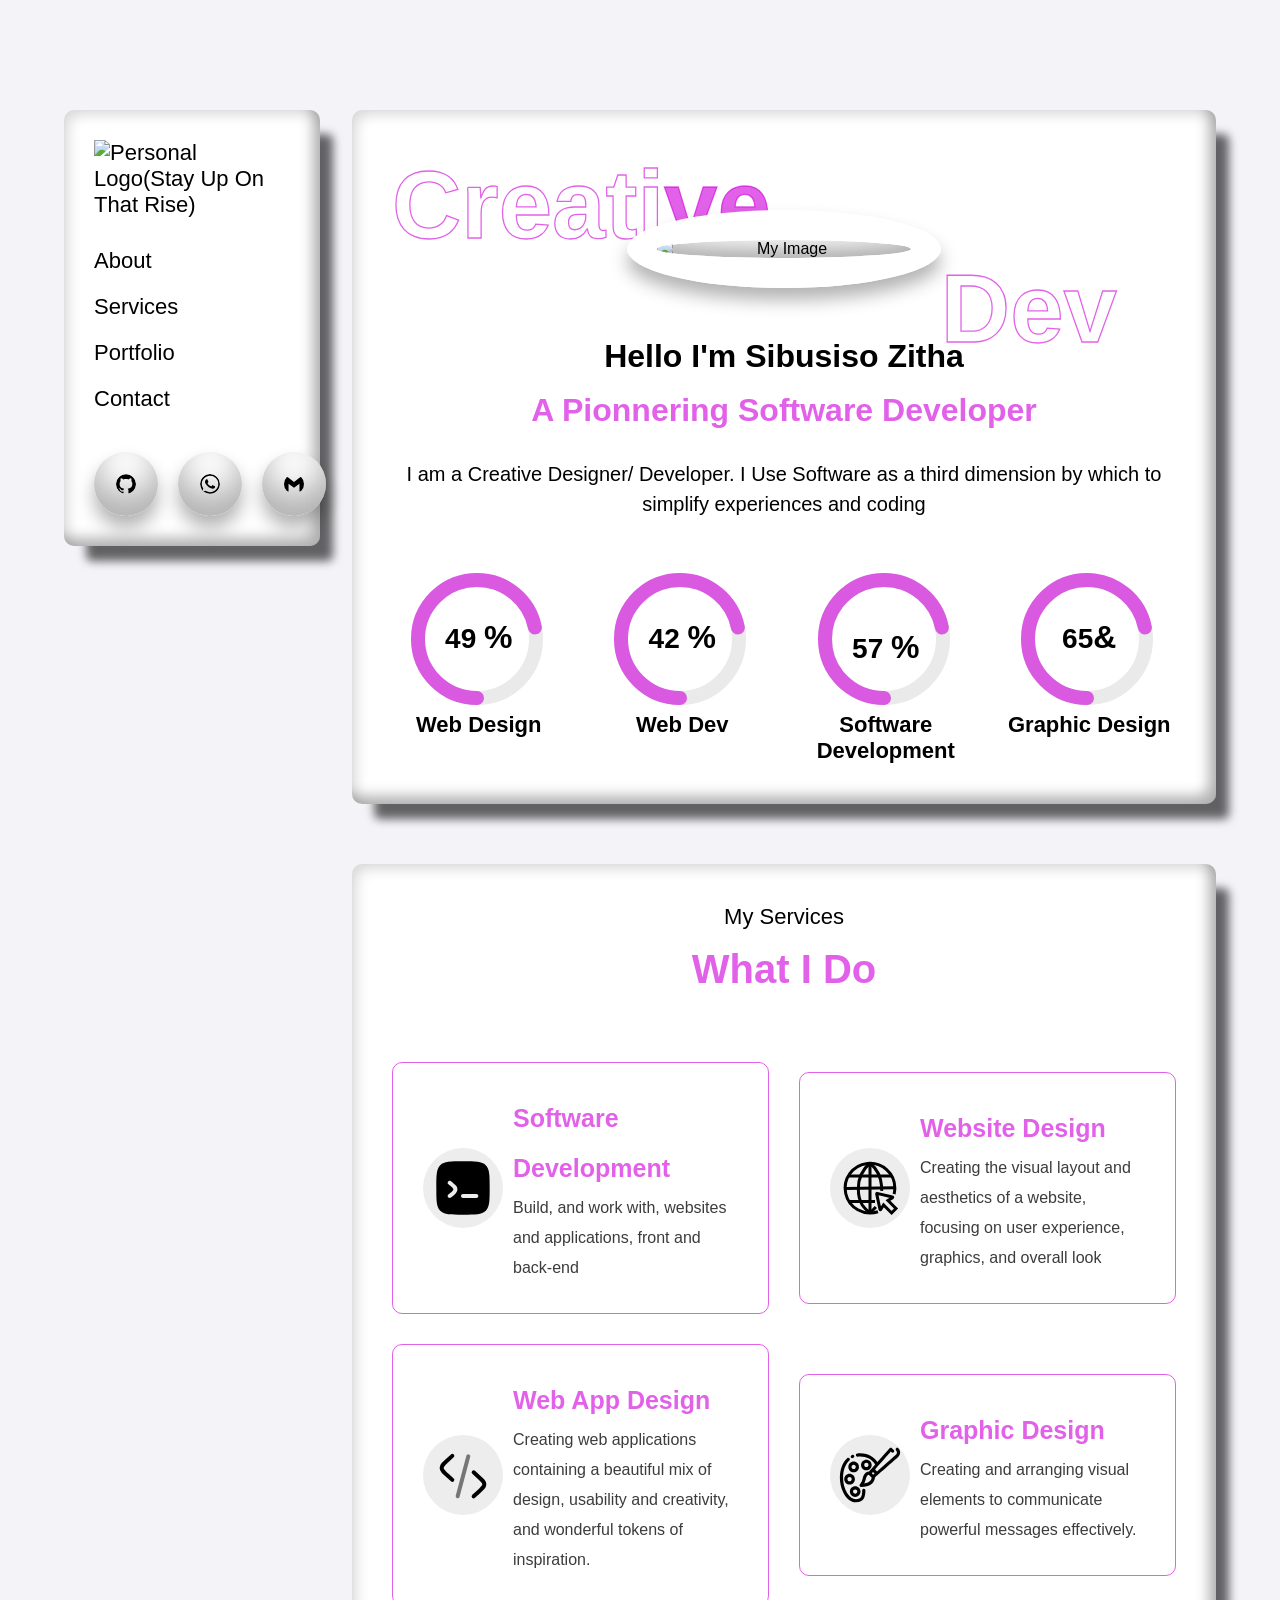
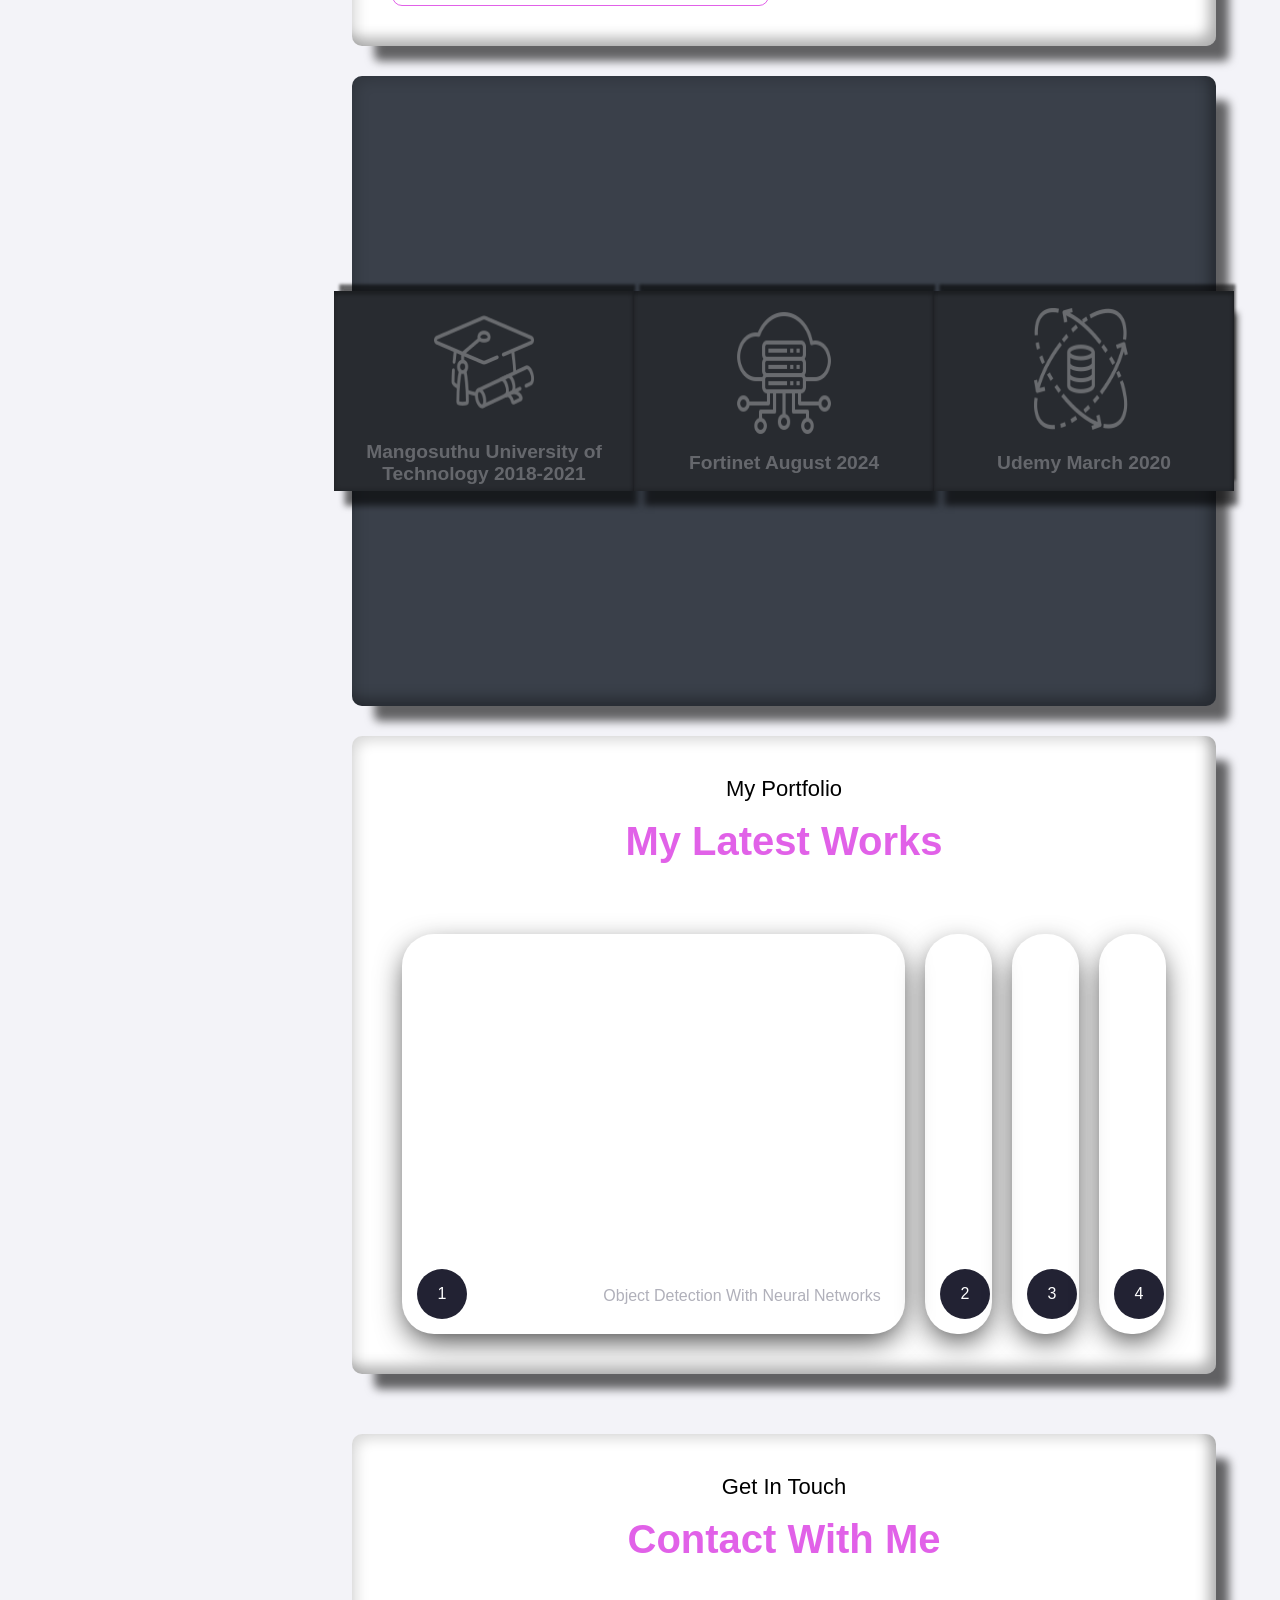
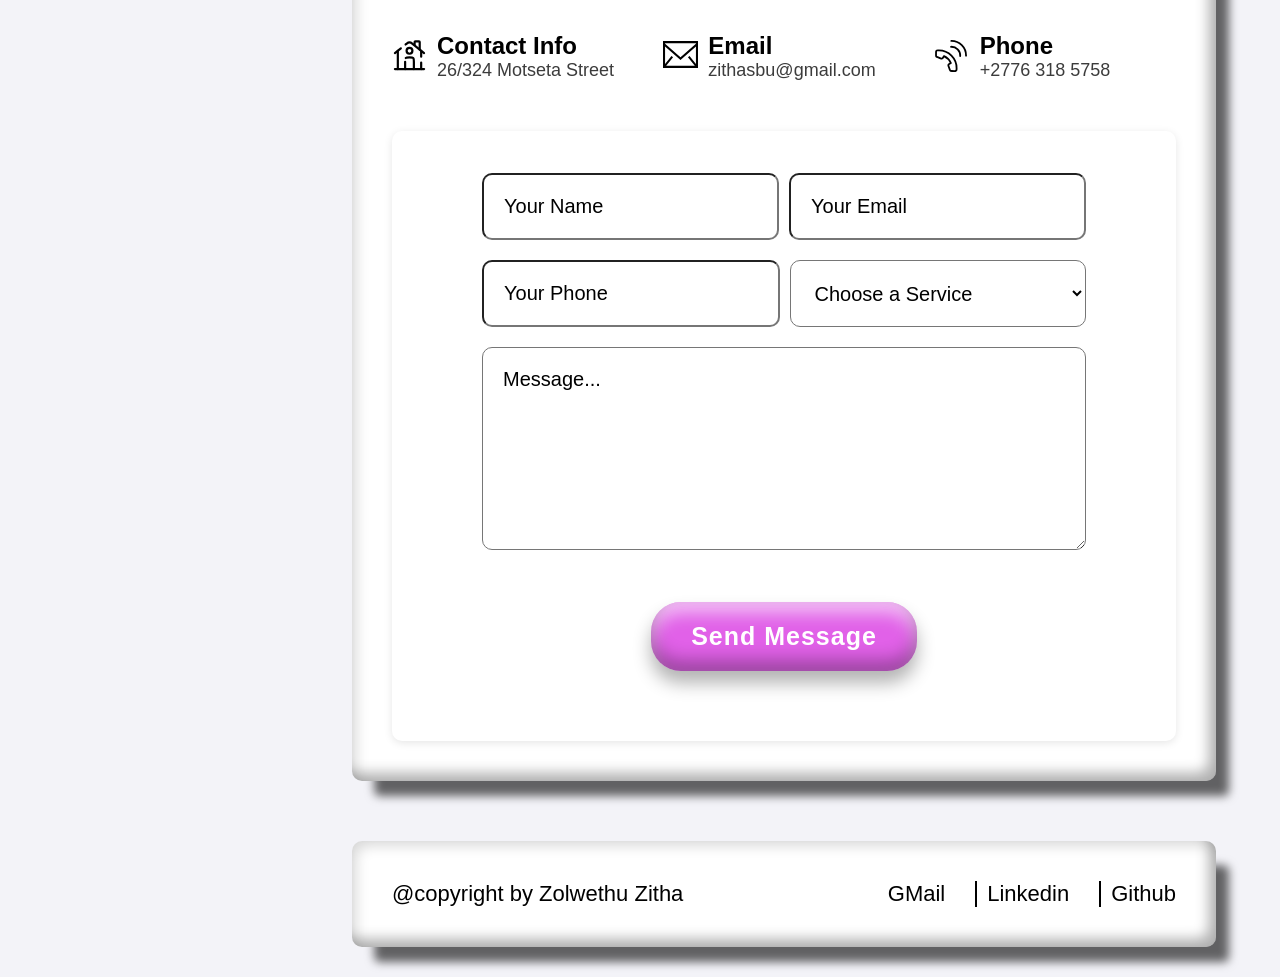
==== commit 8e814286: "education links fix" ====
--- a/index.html
+++ b/index.html
@@ -278,7 +278,7 @@
                                 <p>
                                     Diploma in Information Technology. Majored in Software Development
                                 </p>
-                                <a href="#">View CV</a>
+                                <a href="https://drive.google.com/file/d/1uqnr_MBGnj9HcbDvZv1ath-HKKxSw_u8/view?usp=drive_link" target="_blank">View CV</a>
                             </div>
                         </div>
                     </div>
@@ -293,9 +293,9 @@
                         <div class="face face2">
                             <div class="card-content">
                                 <p>
-                                    Introduction to Cloud Computing 1.0 and 2.0
+                                    Introduction to Cyber Security 1.0 and 2.0
                                 </p>
-                                <a href="#">Certificate</a>
+                                <a href="https://www.linkedin.com/in/sibusiso-zitha-bab3681a3/" target="_blank">Certificate</a>
                             </div>
                         </div>
                     </div>
@@ -312,7 +312,7 @@
                                 <p>
                                     Introduction to Practical CLoud Computing. Introdiction to Data Science using Python
                                 </p>
-                                <a href="#">Certificate</a>
+                                <a href="https://www.linkedin.com/in/sibusiso-zitha-bab3681a3/" target="_blank">Certificate</a>
                             </div>
                         </div>
                     </div>
--- a/style.css
+++ b/style.css
@@ -293,9 +293,10 @@
     left: 100%;
     top: 0%;
     z-index: 0;
+    color: var(--border-color);
 }
 .left-text .ve{
-    animation: bounce 5.5s ease infinite 5.5s;
+    animation: bounce 4.5s ease infinite 5.5s;
 }
 
 .right-text {
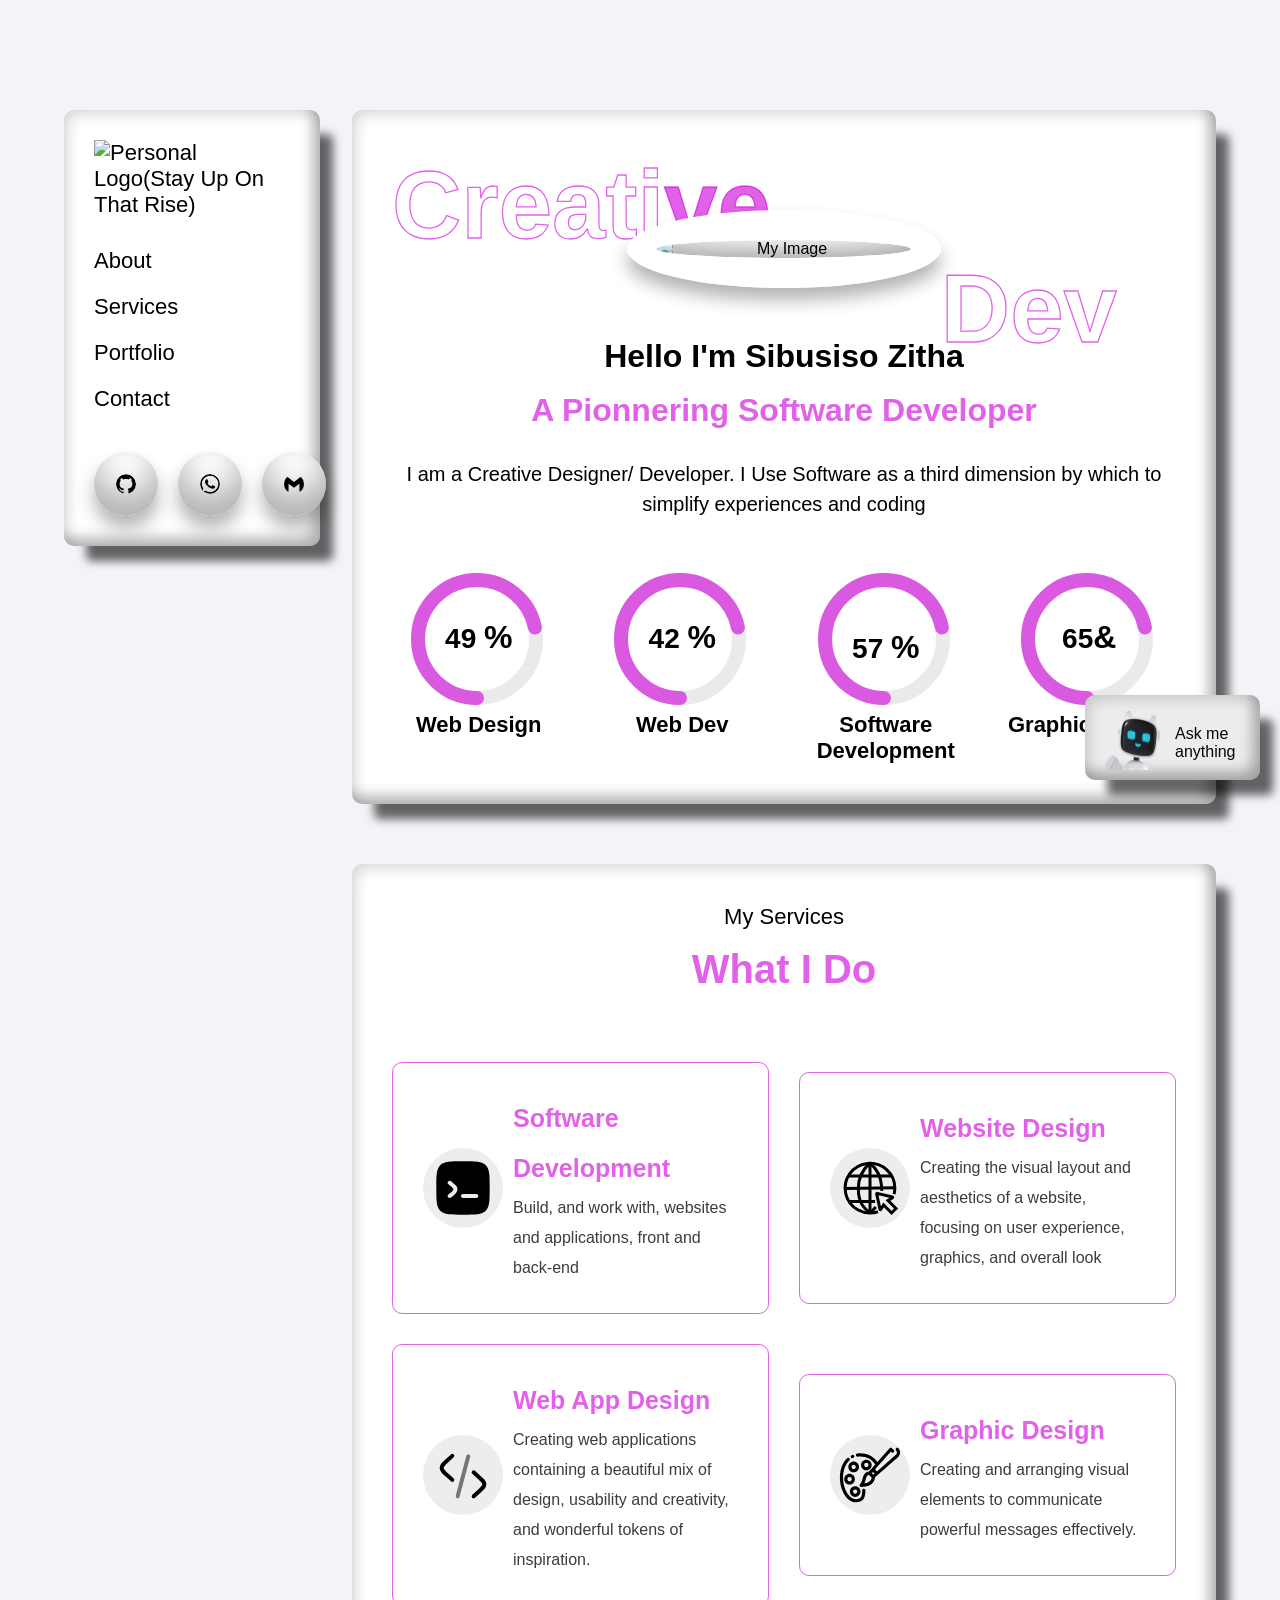
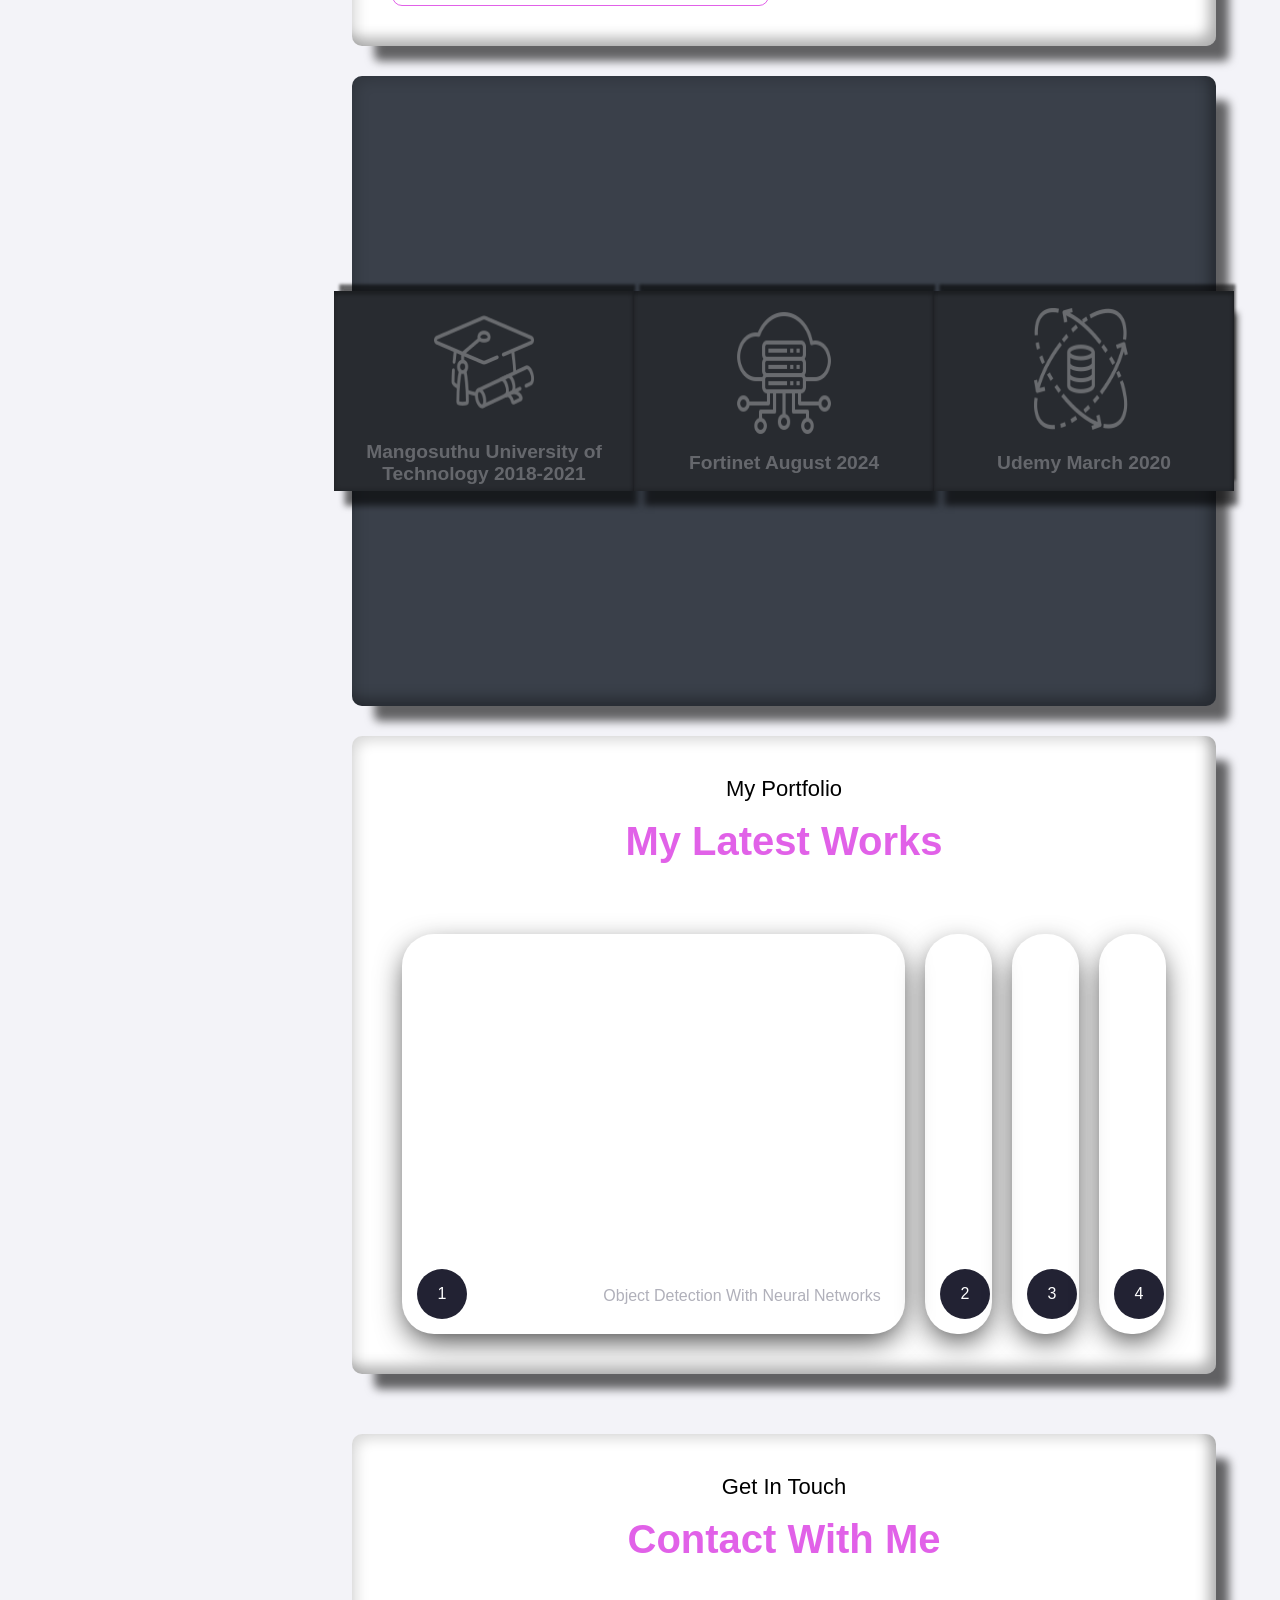
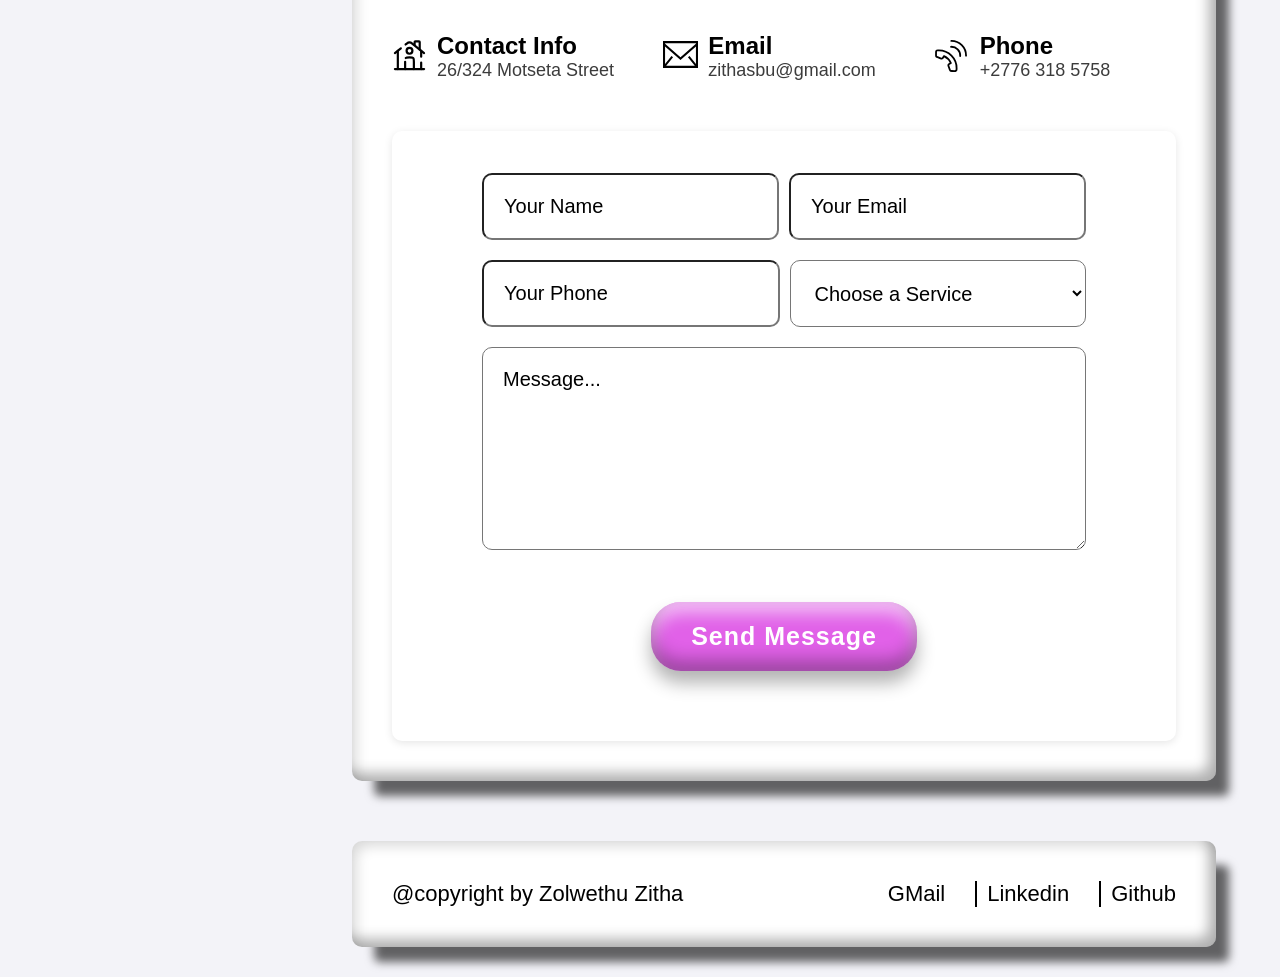
==== commit 6f6cb576: "aversion-averted" ====
--- a/index.html
+++ b/index.html
@@ -4,14 +4,11 @@
 <head>
     <meta charset="UTF-8">
     <meta name="viewport" content="width=device-width, initial-scale=1.0">
-    <title>My Per Port-a-folio</title>
-    <!-- Style CSS -->
+    <title>Zolwethu-PerProfile-with-Nebula</title>
+    <link rel="stylesheet" href="Nova/nova-style.css">
     <link rel="stylesheet" href="style.css">
-    <link rel="stylesheet" href="./Nova/nova-style.css">
-
-    <!-- Remix Icons CDN -->
-    <link href="https://cdn.jsdelivr.net/npm/remixicon@4.3.0/fonts/remixicon.css" rel="stylesheet" />
-
+    <script type="module" src="./Nova/control/bot.js" defer></script>
+    <script src="./Nova/control/response.js" defer></script>
 </head>
 
 <body>
@@ -21,7 +18,6 @@
                 <a href="#about-me"><img src="./images/cropped.png" alt="Personal Logo(Stay Up On That Rise)"></a>
                 <i class="ri-menu-line" id="bars"></i>
             </div>
-
             <ul class="menu">
                 <li><a href="#about-me">About</a></li>
                 <li><a href="#services">Services</a></li>
@@ -58,83 +54,82 @@
 
         <div class="main" id="about-me">
             <div class="about section">
-                <div class="about-page section-page">
-                    <div class="left-text">
-                        <h2 data-text="Creative" id="animate-text">Creati <div class="ve">ve</div></h2>
-                    </div>
-                    <img src="./images/my pic/profile.jpg" alt="My Image">
-                    <div class="right-text">
-                        <h2 data-text="Developer" id="animate-text">Dev</h2>
-                    </div>
-                </div>
-                <div class="section-title">
-                    <span>
-                        Hello I'm Sibusiso Zitha
-                    </span>
-                    <h1>A Pionnering Software Developer</h1>
-                    <p>I am a Creative Designer/ Developer. I Use Software as a third dimension by which to simplify
-                        experiences and coding</p>
-                    <div class="rows">
-                        <div class="progress-card">
-                            <div class="percent">
-                                <svg>
-                                    <circle cx="70" cy="70" r="59"></circle>
-                                    <circle cx="70" cy="70" r="59" style="--percent:70"></circle>
-                                </svg>
-                                <div class="number">
-                                    <h3>49 <span>%</span></h3>
-                                </div>
-                                <div class="title">
-                                    <h2>Web Design</h2>
-                                </div>
-                            </div>
-                        </div>
-                        <div class="progress-card">
-                            <div class="percent">
-                                <svg>
-                                    <circle cx="70" cy="70" r="59"></circle>
-                                    <circle cx="70" cy="70" r="59" style="--percent:70"></circle>
-                                </svg>
-                                <div class="number">
-                                    <h3>42 <span>%</span></h3>
-                                </div>
-                                <div class="title">
-                                    <h2>Web Dev</h2>
-                                </div>
-                            </div>
-                        </div>
-                        <div class="progress-card">
-                            <div class="percent">
-                                <svg>
-                                    <circle cx="70" cy="70" r="59"></circle>
-                                    <circle cx="70" cy="70" r="59" style="--percent:70"></circle>
-                                </svg>
-                                <div class="number">
-                                    <h3>57 <span>%</span></h3>
-                                </div>
-                                <div class="title">
-                                    <h2>Software Development</h2>
-                                </div>
-                            </div>
-                        </div>
-                        <div class="progress-card">
-                            <div class="percent">
-                                <svg>
-                                    <circle cx="70" cy="70" r="59"></circle>
-                                    <circle cx="70" cy="70" r="59" style="--percent:70"></circle>
-                                </svg>
-                                <div class="number">
-                                    <h3>65<span>&</span></h3>
-                                </div>
-                                <div class="title">
-                                    <h2>Graphic Design</h2>
-                                </div>
-                            </div>
-                        </div>
-                    </div>
-                </div>
-            </div>
-
+            <div class="about-page section-page">
+                <div class="left-text">
+                    <h2 data-text="Creative" id="animate-text">Creati <div class="ve">ve</div></h2>
+                </div>
+                <img src="./images/my pic/profile.jpg" alt="My Image">
+                <div class="right-text">
+                    <h2 data-text="Developer" id="animate-text">Dev</h2>
+                </div>
+            </div>
+            <div class="section-title">
+                <span>
+                    Hello I'm Sibusiso Zitha
+                </span>
+                <h1>A Pionnering Software Developer</h1>
+                <p>I am a Creative Designer/ Developer. I Use Software as a third dimension by which to simplify
+                    experiences and coding</p>
+                <div class="rows">
+                    <div class="progress-card">
+                        <div class="percent">
+                            <svg>
+                                <circle cx="70" cy="70" r="59"></circle>
+                                <circle cx="70" cy="70" r="59" style="--percent:70"></circle>
+                            </svg>
+                            <div class="number">
+                                <h3>49 <span>%</span></h3>
+                            </div>
+                            <div class="title">
+                                <h2>Web Design</h2>
+                            </div>
+                        </div>
+                    </div>
+                    <div class="progress-card">
+                        <div class="percent">
+                            <svg>
+                                <circle cx="70" cy="70" r="59"></circle>
+                                <circle cx="70" cy="70" r="59" style="--percent:70"></circle>
+                            </svg>
+                            <div class="number">
+                                <h3>42 <span>%</span></h3>
+                            </div>
+                            <div class="title">
+                                <h2>Web Dev</h2>
+                            </div>
+                        </div>
+                    </div>
+                    <div class="progress-card">
+                        <div class="percent">
+                            <svg>
+                                <circle cx="70" cy="70" r="59"></circle>
+                                <circle cx="70" cy="70" r="59" style="--percent:70"></circle>
+                            </svg>
+                            <div class="number">
+                                <h3>57 <span>%</span></h3>
+                            </div>
+                            <div class="title">
+                                <h2>Software Development</h2>
+                            </div>
+                        </div>
+                    </div>
+                    <div class="progress-card">
+                        <div class="percent">
+                            <svg>
+                                <circle cx="70" cy="70" r="59"></circle>
+                                <circle cx="70" cy="70" r="59" style="--percent:70"></circle>
+                            </svg>
+                            <div class="number">
+                                <h3>65<span>&</span></h3>
+                            </div>
+                            <div class="title">
+                                <h2>Graphic Design</h2>
+                            </div>
+                        </div>
+                    </div>
+                </div>
+            </div>
+            </div>
             <div class="services section" id="services">
                 <div class="title section-title">
                     <span>My Services</span>
@@ -260,7 +255,7 @@
             </div>
             <div class="education sections">
                 <!-- <div class="title section-title">
-
+    
                     <span>My Education</span>
                     <h1>Diploma and certifications</h1>
                 </div>  -->
@@ -318,7 +313,6 @@
                     </div>
                 </div>  
             </div>
-
             <div class="gallery-filters section" id="portfolio">
                 <div class="title section-title">
                     <span>My Portfolio</span>
@@ -371,7 +365,6 @@
                     </div>
                 </div>
             </div>
-
             <div class="contact-page section">
                 <div class="title section-title">
                     <span>Get In Touch</span>
@@ -479,15 +472,6 @@
                         <p id="success-message" style="display: none;">Message has been successfully sent!</p>
                 </div>
             </div>
-            <!-- NEBULA -->
-            <!-- <div class="bot-container">
-                <div class="bot-header">
-                    <div class="bot-logo">
-                        <img src="./Nova/images/Nebula profile/" alt="">
-                    </div>
-                </div>
-            </div> -->
-            <!-- FOOTER -->
             <div class="footer section">
                 <p>@copyright by Zolwethu Zitha</p>
                 <ul>
@@ -503,11 +487,52 @@
                 </ul>
             </div>
         </div>
+        
+        <div class="bot-container collapse">
+            <div class="chat-header">
+                <div class="chat-logo">
+                    <img src="./Nova/images/Nebula-profile/Nebula-removebg-preview.png" width="60px" height="60px"
+                        alt="Nebula chatbot profile image">
+                </div>
+
+                <div class="chat-title">Ask me anything
+                </div>
+            </div>
+
+            <div class="chat-body">
+                <div class="loading hide">
+                    <div class="circle circle-1"></div>
+                    <div class="circle circle-2"></div>
+                    <div class="circle circle-3"></div>
+                </div>
+                <div id="chatbox">
+                    <h4 id="chat-timestamp" class="time"></h4>
+                    <p class="first">Hi there <br> How can I help you today</p>
+                </div>
+            </div>
+            <div class="chat-input">
+                <div class="input-sec">
+                    <input type="text" name="text" class="input" id="text-input" placeholder="Type here...">
+                </div>
+                <div class="send">
+                    <svg width="35px" height="35px" viewBox="0 0 24 24" fill="none" xmlns="http://www.w3.org/2000/svg"
+                        stroke="#000000">
+                        <g id="SVGRepo_bgCarrier" stroke-width="0"></g>
+                        <g id="SVGRepo_tracerCarrier" stroke-linecap="round" stroke-linejoin="round"></g>
+                        <g id="SVGRepo_iconCarrier">
+                            <path
+                                d="M11.5003 12H5.41872M5.24634 12.7972L4.24158 15.7986C3.69128 17.4424 3.41613 18.2643 3.61359 18.7704C3.78506 19.21 4.15335 19.5432 4.6078 19.6701C5.13111 19.8161 5.92151 19.4604 7.50231 18.7491L17.6367 14.1886C19.1797 13.4942 19.9512 13.1471 20.1896 12.6648C20.3968 12.2458 20.3968 11.7541 20.1896 11.3351C19.9512 10.8529 19.1797 10.5057 17.6367 9.81135L7.48483 5.24303C5.90879 4.53382 5.12078 4.17921 4.59799 4.32468C4.14397 4.45101 3.77572 4.78336 3.60365 5.22209C3.40551 5.72728 3.67772 6.54741 4.22215 8.18767L5.24829 11.2793C5.34179 11.561 5.38855 11.7019 5.407 11.8459C5.42338 11.9738 5.42321 12.1032 5.40651 12.231C5.38768 12.375 5.34057 12.5157 5.24634 12.7972Z"
+                                stroke="#c624a3" stroke-width="2" stroke-linecap="round" stroke-linejoin="round"></path>
+                        </g>
+                    </svg>
+                </div>
+            </div>
+        </div>
     </div>
-    </div>
-    </div>
-
+</body>
+    <script src="https://ajax.googleapis.com/ajax/libs/jquery/3.4.1/jquery.min.js"></script>
     <script src="script.js"></script>
-</body>
-
+    <script type="module" src="./Nova/control/bot.js"></script>
+    <script type="module" src="./Nova/control/chatbot-services.js"></script>
+    <script type="module" src="./Nova/control/response.js"></script>
 </html>
--- a/Nova/nova-style.css
+++ b/Nova/nova-style.css
@@ -1,7 +1,7 @@
 @import url('https://fonts.googleapis.com/css2?family=Fira+Code:wght@300..700&display=swap');
 
 :root {
-  --bg-color: #ececec80;
+  --bg-color: #ececec;
   --border-color: #cf02da9f;
   --text-color: #0d000e;
 }
@@ -18,14 +18,14 @@
   width: 350px;
   background: var(--bg-color);
   position: fixed;
-  bottom: 60px;
+  z-index: 1000;
+  bottom: 120px;
   right: 20px;
   border: none;
   border-radius: 10px;
-    box-shadow: inset 5.87px 6.55px 12.43px -1.55px rgba(0, 0, 0, 0.15),
-        inset -8.81px -9.83px 12.43px -1.55px rgba(0, 0, 0, 0.3),
-        17.62px 19.66px 9.32px -4.66px rgba(0, 0, 0, 0.6);
-
+  box-shadow: inset 5.87px 6.55px 12.43px -1.55px rgba(0, 0, 0, 0.15),
+    inset -8.81px -9.83px 12.43px -1.55px rgba(0, 0, 0, 0.3),
+    17.62px 19.66px 9.32px -4.66px rgba(0, 0, 0, 0.6);
   transition: all 0.5s ease-in-out;
 }
 
@@ -69,8 +69,8 @@
   border-radius: 20px;
   background: #e9e9e9;
   box-shadow: inset -1.32px 2.24px 3.56px -0.44px rgba(0, 0, 0, 0.15),
-  inset -1.97px -3.36px 3.56px -0.44px rgba(0, 0, 0, 0.3),
-  3.95px 6.73px 2.67px -1.33px rgba(0, 0, 0, 0.6);
+    inset -1.97px -3.36px 3.56px -0.44px rgba(0, 0, 0, 0.3),
+    3.95px 6.73px 2.67px -1.33px rgba(0, 0, 0, 0.6);
   align-items: flex-end;
   overflow: hidden;
   overflow-y: auto;
@@ -137,11 +137,11 @@
 }
 
 .user-message,
-.chatbot-message{
+.chatbot-message {
   padding: 8px;
   background: var(--border-color);
   color: #e8e8e8;
-  margin: 15px 5px 5px; 
+  margin: 15px 5px 5px;
   width: max-content;
   border-radius: 10px 3px 10px 10px;
   box-shadow: 0 4px 8px rgba(0, 0, 0, 0.3);
@@ -152,6 +152,7 @@
 .chatbot-message:hover {
   transform: scale(1.02);
 }
+
 .chat-body .first {
   display: flex;
   position: absolute;
@@ -166,13 +167,14 @@
   box-shadow: 0 2px 5px rgba(0, 0, 0, 0.2);
   transition: all 0.3s ease;
 }
+
 .user-message {
   transform: translate(50%);
   animation: fade-in-right .3s ease-in-out both;
   opacity: 0;
 }
 
-.chatbot-message{
+.chatbot-message {
   background: #4cc9f0;
   color: #202020e3;
   align-self: flex-start;
@@ -264,21 +266,22 @@
 /* Responsive Styles for max-width 1000px */
 @media (max-width: 1000px) {
   .bot-container {
-    width: 35%; 
-  }
-
-  .chat-header {
-    font-size: 1.4rem; 
-  }
-
-  .chat-body {
-    height: 280px; 
-  }
-
-  .user-message,
-  .chatbot-message {
-    padding: 9px; 
-  }
+    width: 35%;
+  }
+
+  .chat-header {
+    font-size: 1.4rem;
+  }
+
+  .chat-body {
+    height: 280px;
+  }
+
+  .user-message,
+  .chatbot-message {
+    padding: 9px;
+  }
+
   .bot-container.collapse {
     width: 150px;
   }
@@ -287,101 +290,104 @@
 /* Responsive Styles for max-width 900px */
 @media (max-width: 900px) {
   .bot-container {
-    width: 40%; 
-  }
-
-  .chat-header {
-    font-size: 1.3rem; 
-  }
-
-  .chat-body {
-    height: 250px; 
-  }
-
-  .user-message,
-  .chatbot-message {
-    padding: 8px; 
-  }
-  .chat-header {
-    height: 50px; 
-    font-size: 1.2rem; 
-    justify-content: center; 
-    padding: 5px; 
+    width: 40%;
+  }
+
+  .chat-header {
+    font-size: 1.3rem;
+  }
+
+  .chat-body {
+    height: 250px;
+  }
+
+  .user-message,
+  .chatbot-message {
+    padding: 8px;
+  }
+
+  .chat-header {
+    height: 50px;
+    font-size: 1.2rem;
+    justify-content: center;
+    padding: 5px;
   }
 
   .chat-header .chat-title {
     padding-left: 2px;
   }
+
   .bot-container.collapse {
-    width: 130px; 
+    width: 130px;
   }
 }
 
 /* Responsive Styles for max-width 800px */
 @media (max-width: 800px) {
   .bot-container {
-    width: 45%; 
-  }
-
-  .chat-header {
-    font-size: 1.2rem; 
-  }
-
-  .chat-body {
-    height: 220px; 
-  }
-
-  .user-message,
-  .chatbot-message {
-    font-size: 0.9rem; 
-    padding: 7px; 
+    width: 45%;
+  }
+
+  .chat-header {
+    font-size: 1.2rem;
+  }
+
+  .chat-body {
+    height: 220px;
+  }
+
+  .user-message,
+  .chatbot-message {
+    font-size: 0.9rem;
+    padding: 7px;
   }
 
   .input {
-    padding: 7px; 
+    padding: 7px;
   }
 
   .send {
-    margin-right: 10px; 
-  }
+    margin-right: 10px;
+  }
+
   .bot-container.collapse {
-    width: 120px; 
-    height: 75px; 
+    width: 120px;
+    height: 75px;
   }
 }
 
 /* Responsive Styles for max-width 600px */
 @media (max-width: 600px) {
   .bot-container {
-    width: 60%; 
-    height: auto; 
-  }
-
-  .chat-header {
-    font-size: 1.3rem; 
-  }
-
-  .chat-body {
-    height: 250px; 
-  }
-
-  .user-message,
-  .chatbot-message {
-    padding: 8px; 
-    font-size: 0.9rem; 
+    width: 60%;
+    height: auto;
+  }
+
+  .chat-header {
+    font-size: 1.3rem;
+  }
+
+  .chat-body {
+    height: 250px;
+  }
+
+  .user-message,
+  .chatbot-message {
+    padding: 8px;
+    font-size: 0.9rem;
   }
 
   .input {
-    padding: 8px; 
+    padding: 8px;
   }
 
   .send {
-    margin-right: 10px; 
+    margin-right: 10px;
   }
 
   .bot-container.collapse {
-    width: 100px; 
-    height: 65px; 
+    width: 100px;
+    height: 65px;
   }
 }
 
@@ -389,67 +395,68 @@
 /* Responsive Styles for max-width 500px */
 @media (max-width: 500px) {
   .bot-container {
-    width: 90%; 
-    height: auto; 
-  }
-
-  .chat-header {
-    font-size: 1.2rem; 
-  }
-
-  .chat-body {
-    height: 220px; 
-  }
-
-  .user-message,
-  .chatbot-message {
-    padding: 7px; 
-    font-size: 0.85rem; 
+    width: 90%;
+    height: auto;
+  }
+
+  .chat-header {
+    font-size: 1.2rem;
+  }
+
+  .chat-body {
+    height: 220px;
+  }
+
+  .user-message,
+  .chatbot-message {
+    padding: 7px;
+    font-size: 0.85rem;
   }
 
   .input {
-    padding: 7px; 
+    padding: 7px;
   }
 
   .send {
-    margin-right: 5px; 
+    margin-right: 5px;
   }
 }
 
 /* Responsive Styles for max-width 400px */
 @media (max-width: 400px) {
   .bot-container {
-    width: 90%; 
-    height: auto; 
-  }
-
-  .chat-header {
-    font-size: 1.1rem; 
-  }
-
-  .chat-body {
-    height: 200px; 
-  }
-
-  .user-message,
-  .chatbot-message {
-    padding: 6px; 
-    font-size: 0.8rem; 
+    width: 90%;
+    height: auto;
+  }
+
+  .chat-header {
+    font-size: 1.1rem;
+  }
+
+  .chat-body {
+    height: 200px;
+  }
+
+  .user-message,
+  .chatbot-message {
+    padding: 6px;
+    font-size: 0.8rem;
   }
 
   .input {
-    padding: 6px; 
+    padding: 6px;
   }
 
   .send {
-    margin-right: 5px; 
-  }
+    margin-right: 5px;
+  }
+
   .bot-container.collapse {
-    width: 90px; 
-    height: 55px; 
+    width: 90px;
+    height: 55px;
   }
 
   .chat-header {
     font-size: 1rem;
   }
-}
+}
--- a/style.css
+++ b/style.css
@@ -101,7 +101,6 @@
     margin: auto;
     padding-top: 80px;
     display: flex;
-
 }
 
 .header {
